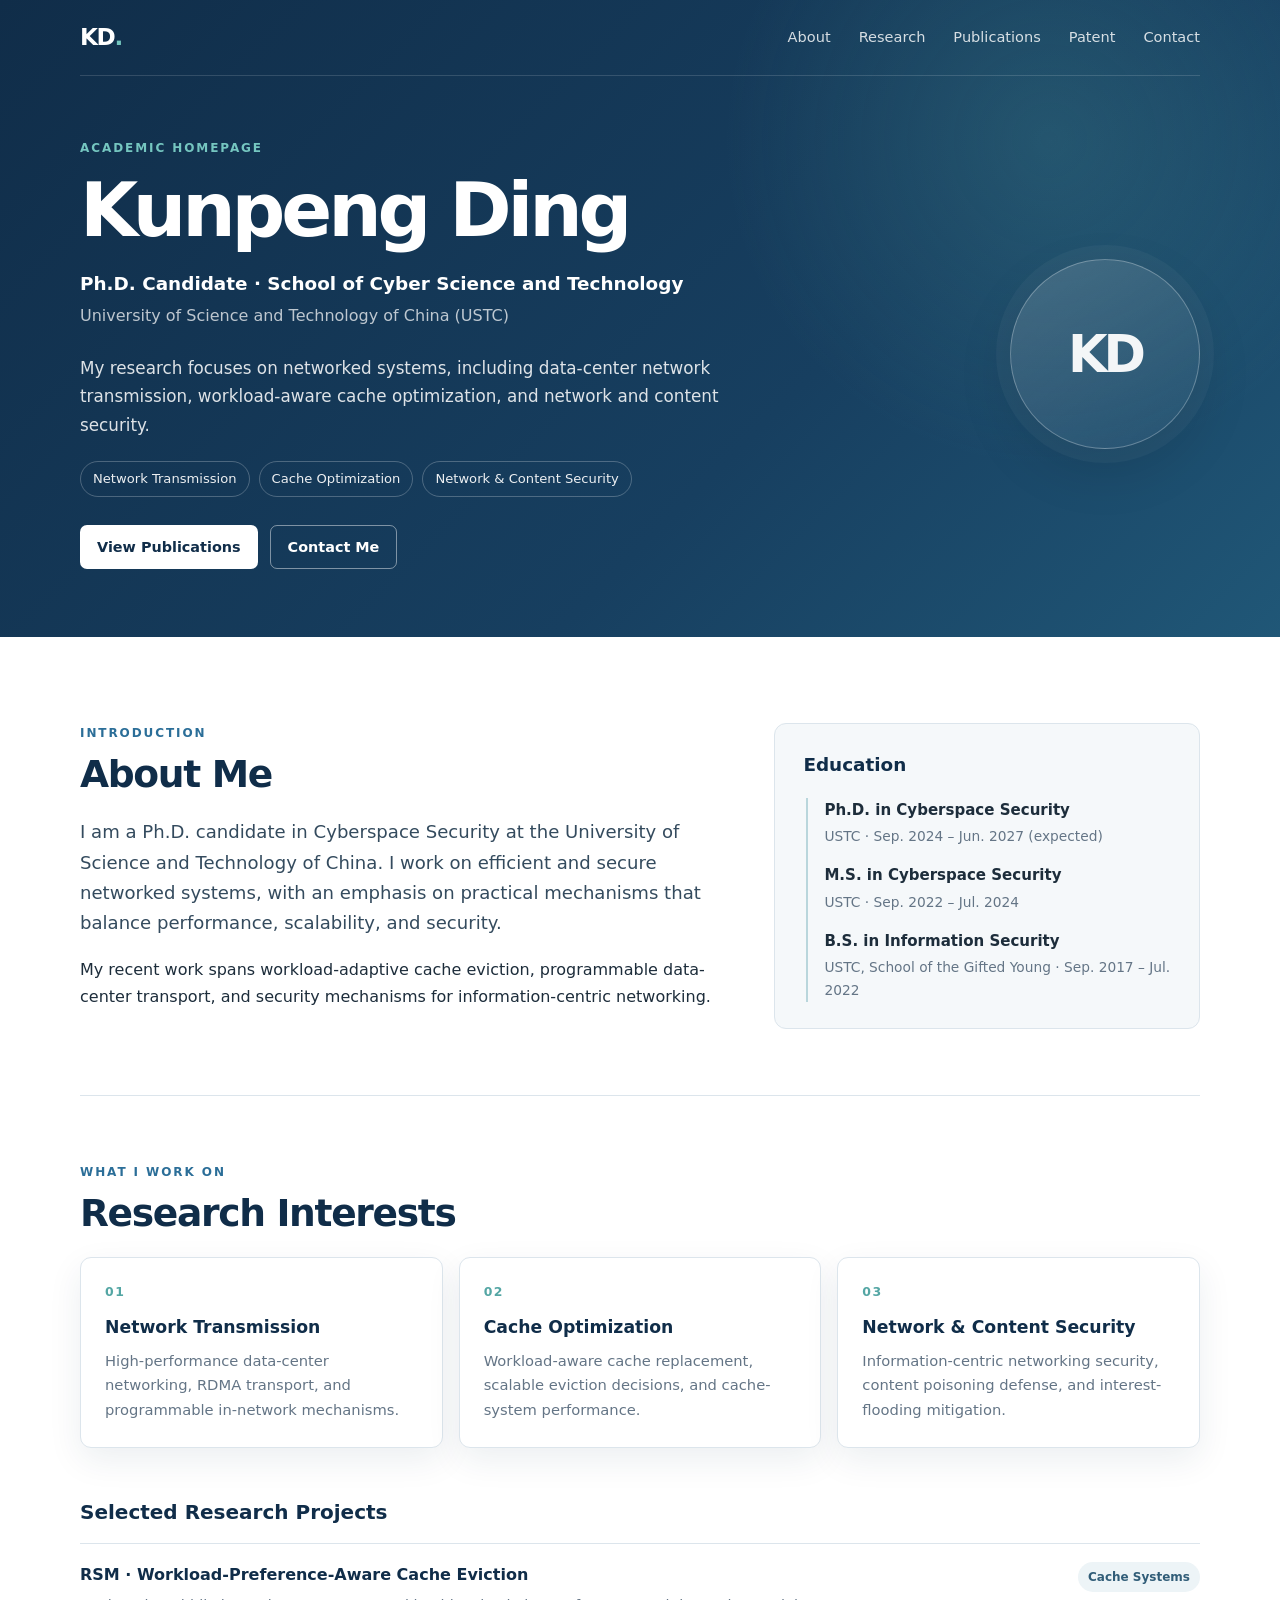
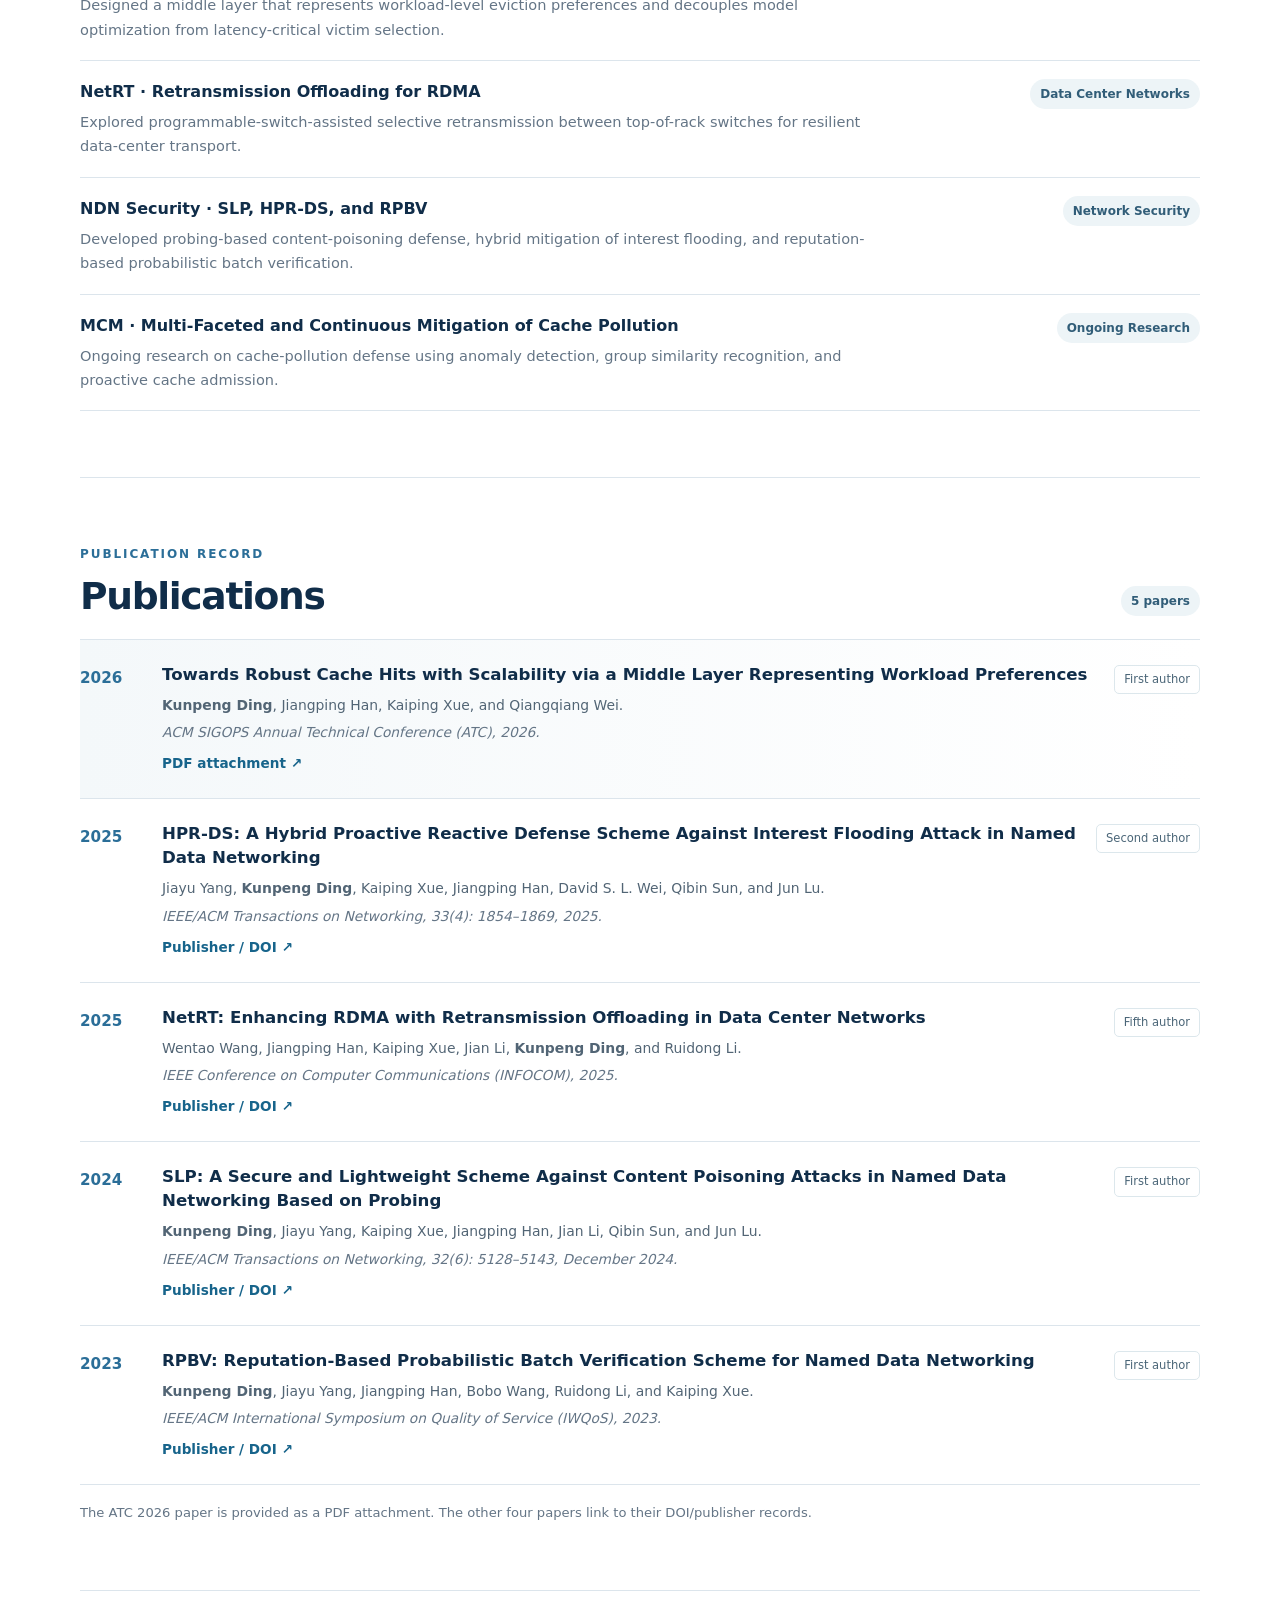
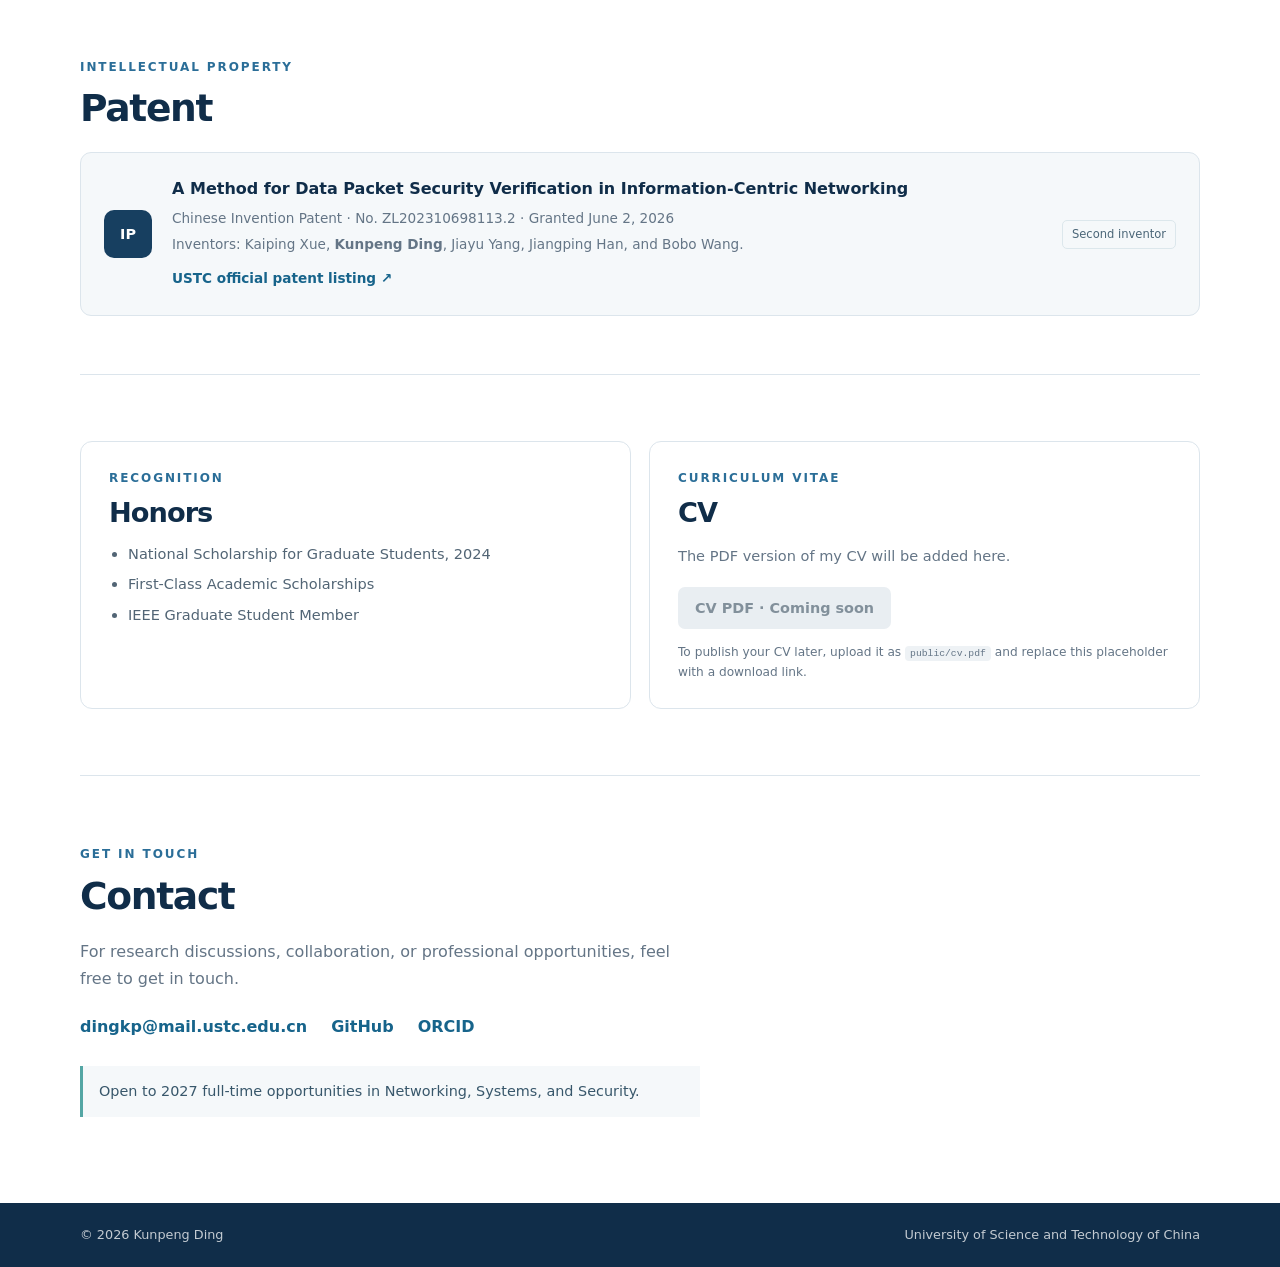
==== public/index.html @ 7e8a9924 "Add files via upload" ====
<!doctype html>
<html lang="en">
<head>
  <meta charset="utf-8">
  <meta name="viewport" content="width=device-width, initial-scale=1">
  <meta name="description" content="Kunpeng Ding — Ph.D. Candidate at the University of Science and Technology of China. Research in network transmission, cache optimization, and network and content security.">
  <meta name="theme-color" content="#102d49">
  <title>Kunpeng Ding | Academic Homepage</title>
  <link rel="icon" type="image/svg+xml" href="./assets/favicon.svg">
  <link rel="stylesheet" href="./style.css">
</head>
<body>
  <header class="site-header">
    <nav class="nav wrap" aria-label="Main navigation">
      <a class="brand" href="#top">KD<span>.</span></a>
      <div class="nav-links">
        <a href="#about">About</a>
        <a href="#research">Research</a>
        <a href="#publications">Publications</a>
        <a href="#patent">Patent</a>
        <a href="#contact">Contact</a>
      </div>
    </nav>

    <section class="hero wrap" id="top">
      <div class="hero-copy">
        <p class="eyebrow">ACADEMIC HOMEPAGE</p>
        <h1>Kunpeng Ding</h1>
        <p class="hero-role">Ph.D. Candidate · School of Cyber Science and Technology</p>
        <p class="hero-affiliation">University of Science and Technology of China (USTC)</p>
        <p class="hero-summary">
          My research focuses on networked systems, including data-center network
          transmission, workload-aware cache optimization, and network and content security.
        </p>
        <div class="hero-tags" aria-label="Research areas">
          <span>Network Transmission</span>
          <span>Cache Optimization</span>
          <span>Network &amp; Content Security</span>
        </div>
        <div class="hero-actions">
          <a class="button button-light" href="#publications">View Publications</a>
          <a class="button button-outline" href="mailto:dingkp@mail.ustc.edu.cn">Contact Me</a>
        </div>
      </div>
      <div class="hero-mark" aria-label="Kunpeng Ding initials">KD</div>
    </section>
  </header>

  <main class="wrap main-content">
    <section class="section about-grid" id="about">
      <div>
        <p class="section-kicker">INTRODUCTION</p>
        <h2>About Me</h2>
        <p class="lead">
          I am a Ph.D. candidate in Cyberspace Security at the University of Science and
          Technology of China. I work on efficient and secure networked systems, with an
          emphasis on practical mechanisms that balance performance, scalability, and security.
        </p>
        <p>
          My recent work spans workload-adaptive cache eviction, programmable data-center
          transport, and security mechanisms for information-centric networking.
        </p>
      </div>
      <aside class="info-card">
        <h3>Education</h3>
        <div class="timeline-item">
          <strong>Ph.D. in Cyberspace Security</strong>
          <span>USTC · Sep. 2024 – Jun. 2027 (expected)</span>
        </div>
        <div class="timeline-item">
          <strong>M.S. in Cyberspace Security</strong>
          <span>USTC · Sep. 2022 – Jul. 2024</span>
        </div>
        <div class="timeline-item">
          <strong>B.S. in Information Security</strong>
          <span>USTC, School of the Gifted Young · Sep. 2017 – Jul. 2022</span>
        </div>
      </aside>
    </section>

    <section class="section" id="research">
      <p class="section-kicker">WHAT I WORK ON</p>
      <h2>Research Interests</h2>
      <div class="interest-grid">
        <article class="interest-card">
          <div class="interest-number">01</div>
          <h3>Network Transmission</h3>
          <p>High-performance data-center networking, RDMA transport, and programmable in-network mechanisms.</p>
        </article>
        <article class="interest-card">
          <div class="interest-number">02</div>
          <h3>Cache Optimization</h3>
          <p>Workload-aware cache replacement, scalable eviction decisions, and cache-system performance.</p>
        </article>
        <article class="interest-card">
          <div class="interest-number">03</div>
          <h3>Network &amp; Content Security</h3>
          <p>Information-centric networking security, content poisoning defense, and interest-flooding mitigation.</p>
        </article>
      </div>

      <div class="subsection">
        <h3>Selected Research Projects</h3>
        <div class="project-list">
          <article class="project-item">
            <div>
              <h4>RSM · Workload-Preference-Aware Cache Eviction</h4>
              <p>Designed a middle layer that represents workload-level eviction preferences and decouples model optimization from latency-critical victim selection.</p>
            </div>
            <span class="project-tag">Cache Systems</span>
          </article>
          <article class="project-item">
            <div>
              <h4>NetRT · Retransmission Offloading for RDMA</h4>
              <p>Explored programmable-switch-assisted selective retransmission between top-of-rack switches for resilient data-center transport.</p>
            </div>
            <span class="project-tag">Data Center Networks</span>
          </article>
          <article class="project-item">
            <div>
              <h4>NDN Security · SLP, HPR-DS, and RPBV</h4>
              <p>Developed probing-based content-poisoning defense, hybrid mitigation of interest flooding, and reputation-based probabilistic batch verification.</p>
            </div>
            <span class="project-tag">Network Security</span>
          </article>
          <article class="project-item">
            <div>
              <h4>MCM · Multi-Faceted and Continuous Mitigation of Cache Pollution</h4>
              <p>Ongoing research on cache-pollution defense using anomaly detection, group similarity recognition, and proactive cache admission.</p>
            </div>
            <span class="project-tag">Ongoing Research</span>
          </article>
        </div>
      </div>
    </section>

    <section class="section" id="publications">
      <div class="section-heading">
        <div>
          <p class="section-kicker">PUBLICATION RECORD</p>
          <h2>Publications</h2>
        </div>
        <span class="count-pill">5 papers</span>
      </div>

      <div class="publication-list">
        <article class="publication featured">
          <div class="pub-year">2026</div>
          <div class="pub-body">
            <h3>Towards Robust Cache Hits with Scalability via a Middle Layer Representing Workload Preferences</h3>
            <p class="authors"><strong>Kunpeng Ding</strong>, Jiangping Han, Kaiping Xue, and Qiangqiang Wei.</p>
            <p class="venue">ACM SIGOPS Annual Technical Conference (ATC), 2026.</p>
            <div class="pub-links">
              <a class="text-link" href="./papers/ATC2026_RSM.pdf" target="_blank" rel="noopener">PDF attachment ↗</a>
            </div>
          </div>
          <span class="author-role">First author</span>
        </article>

        <article class="publication">
          <div class="pub-year">2025</div>
          <div class="pub-body">
            <h3>HPR-DS: A Hybrid Proactive Reactive Defense Scheme Against Interest Flooding Attack in Named Data Networking</h3>
            <p class="authors">Jiayu Yang, <strong>Kunpeng Ding</strong>, Kaiping Xue, Jiangping Han, David S. L. Wei, Qibin Sun, and Jun Lu.</p>
            <p class="venue">IEEE/ACM Transactions on Networking, 33(4): 1854–1869, 2025.</p>
            <div class="pub-links">
              <a class="text-link" href="https://doi.org/10.1109/TON.2025.3546547" target="_blank" rel="noopener">Publisher / DOI ↗</a>
            </div>
          </div>
          <span class="author-role">Second author</span>
        </article>

        <article class="publication">
          <div class="pub-year">2025</div>
          <div class="pub-body">
            <h3>NetRT: Enhancing RDMA with Retransmission Offloading in Data Center Networks</h3>
            <p class="authors">Wentao Wang, Jiangping Han, Kaiping Xue, Jian Li, <strong>Kunpeng Ding</strong>, and Ruidong Li.</p>
            <p class="venue">IEEE Conference on Computer Communications (INFOCOM), 2025.</p>
            <div class="pub-links">
              <a class="text-link" href="https://doi.org/10.1109/INFOCOM55648.2025.11044493" target="_blank" rel="noopener">Publisher / DOI ↗</a>
            </div>
          </div>
          <span class="author-role">Fifth author</span>
        </article>

        <article class="publication">
          <div class="pub-year">2024</div>
          <div class="pub-body">
            <h3>SLP: A Secure and Lightweight Scheme Against Content Poisoning Attacks in Named Data Networking Based on Probing</h3>
            <p class="authors"><strong>Kunpeng Ding</strong>, Jiayu Yang, Kaiping Xue, Jiangping Han, Jian Li, Qibin Sun, and Jun Lu.</p>
            <p class="venue">IEEE/ACM Transactions on Networking, 32(6): 5128–5143, December 2024.</p>
            <div class="pub-links">
              <a class="text-link" href="https://doi.org/10.1109/TNET.2024.3451231" target="_blank" rel="noopener">Publisher / DOI ↗</a>
            </div>
          </div>
          <span class="author-role">First author</span>
        </article>

        <article class="publication">
          <div class="pub-year">2023</div>
          <div class="pub-body">
            <h3>RPBV: Reputation-Based Probabilistic Batch Verification Scheme for Named Data Networking</h3>
            <p class="authors"><strong>Kunpeng Ding</strong>, Jiayu Yang, Jiangping Han, Bobo Wang, Ruidong Li, and Kaiping Xue.</p>
            <p class="venue">IEEE/ACM International Symposium on Quality of Service (IWQoS), 2023.</p>
            <div class="pub-links">
              <a class="text-link" href="https://doi.org/10.1109/IWQOS57198.2023.10188736" target="_blank" rel="noopener">Publisher / DOI ↗</a>
            </div>
          </div>
          <span class="author-role">First author</span>
        </article>
      </div>
      <p class="note">
        The ATC 2026 paper is provided as a PDF attachment. The other four papers link to their DOI/publisher records.
      </p>
    </section>

    <section class="section patent-section" id="patent">
      <p class="section-kicker">INTELLECTUAL PROPERTY</p>
      <h2>Patent</h2>
      <article class="patent-card">
        <div class="patent-icon">IP</div>
        <div class="patent-copy">
          <h3>A Method for Data Packet Security Verification in Information-Centric Networking</h3>
          <p>Chinese Invention Patent · No. ZL202310698113.2 · Granted June 2, 2026</p>
          <p class="authors">Inventors: Kaiping Xue, <strong>Kunpeng Ding</strong>, Jiayu Yang, Jiangping Han, and Bobo Wang.</p>
          <a class="text-link" href="https://faculty.ustc.edu.cn/kpxue/zh_CN/zdylm/986297/list/index.htm" target="_blank" rel="noopener">USTC official patent listing ↗</a>
        </div>
        <span class="author-role">Second inventor</span>
      </article>
    </section>

    <section class="section bottom-grid">
      <div class="info-card honors-card">
        <p class="section-kicker">RECOGNITION</p>
        <h2>Honors</h2>
        <ul class="simple-list">
          <li>National Scholarship for Graduate Students, 2024</li>
          <li>First-Class Academic Scholarships</li>
          <li>IEEE Graduate Student Member</li>
        </ul>
      </div>
      <div class="info-card cv-card">
        <p class="section-kicker">CURRICULUM VITAE</p>
        <h2>CV</h2>
        <p>The PDF version of my CV will be added here.</p>
        <span class="button button-disabled" aria-disabled="true">CV PDF · Coming soon</span>
        <p class="small-note">To publish your CV later, upload it as <code>public/cv.pdf</code> and replace this placeholder with a download link.</p>
      </div>
    </section>

    <section class="contact-section" id="contact">
      <p class="section-kicker">GET IN TOUCH</p>
      <h2>Contact</h2>
      <p>For research discussions, collaboration, or professional opportunities, feel free to get in touch.</p>
      <div class="contact-links">
        <a href="mailto:dingkp@mail.ustc.edu.cn">dingkp@mail.ustc.edu.cn</a>
        <a href="https://github.com/kpding" target="_blank" rel="noopener">GitHub</a>
        <a href="https://orcid.org/0000-0002-3073-4078" target="_blank" rel="noopener">ORCID</a>
      </div>
      <p class="opportunity">Open to 2027 full-time opportunities in Networking, Systems, and Security.</p>
    </section>
  </main>

  <footer class="footer">
    <div class="wrap footer-inner">
      <span>© 2026 Kunpeng Ding</span>
      <span>University of Science and Technology of China</span>
    </div>
  </footer>
</body>
</html>
---- public/style.css ----
/* Kunpeng Ding — academic homepage
   Responsive, dependency-free stylesheet for Cloudflare Pages / GitHub Pages. */
:root {
  --navy: #102d49;
  --navy-2: #173f60;
  --blue: #2b6e98;
  --teal: #54a6a4;
  --ink: #1d2d3b;
  --muted: #647586;
  --line: #dce5ec;
  --surface: #f5f8fa;
  --white: #fff;
  --shadow: 0 12px 34px rgba(16, 45, 73, .08);
}
* { box-sizing: border-box; }
html { scroll-behavior: smooth; }
body {
  margin: 0;
  color: var(--ink);
  background: var(--white);
  font-family: Inter, ui-sans-serif, system-ui, -apple-system, BlinkMacSystemFont, "Segoe UI", Arial, sans-serif;
  line-height: 1.68;
  -webkit-font-smoothing: antialiased;
}
a { color: inherit; }
.wrap { width: min(1120px, calc(100% - 48px)); margin: 0 auto; }
.site-header {
  color: var(--white);
  background:
    radial-gradient(circle at 82% 22%, rgba(84,166,164,.22), transparent 28%),
    linear-gradient(135deg, #102d49 0%, #173f60 62%, #205777 100%);
  overflow: hidden;
}
.nav {
  min-height: 76px;
  display: flex;
  align-items: center;
  justify-content: space-between;
  border-bottom: 1px solid rgba(255,255,255,.14);
}
.brand {
  color: white;
  text-decoration: none;
  font-size: 1.45rem;
  font-weight: 800;
  letter-spacing: -.06em;
}
.brand span { color: #72c4bd; }
.nav-links { display: flex; gap: 28px; }
.nav-links a {
  color: rgba(255,255,255,.82);
  text-decoration: none;
  font-size: .91rem;
  transition: color .2s ease;
}
.nav-links a:hover { color: #fff; }
.hero {
  min-height: 425px;
  display: flex;
  align-items: center;
  justify-content: space-between;
  gap: 40px;
  padding-top: 62px;
  padding-bottom: 68px;
}
.hero-copy { max-width: 790px; }
.eyebrow, .section-kicker {
  margin: 0 0 12px;
  color: #75c6c0;
  font-size: .75rem;
  font-weight: 800;
  letter-spacing: .16em;
}
.hero h1 {
  margin: 0;
  font-size: clamp(2.7rem, 6vw, 4.7rem);
  line-height: 1.08;
  letter-spacing: -.055em;
}
.hero-role { margin: 18px 0 0; font-size: 1.15rem; font-weight: 650; }
.hero-affiliation { margin: 3px 0 0; color: rgba(255,255,255,.72); }
.hero-summary { max-width: 690px; margin: 24px 0 0; color: rgba(255,255,255,.86); font-size: 1.05rem; }
.hero-tags { display: flex; flex-wrap: wrap; gap: 9px; margin-top: 22px; }
.hero-tags span {
  padding: 6px 12px;
  border: 1px solid rgba(255,255,255,.24);
  border-radius: 999px;
  color: rgba(255,255,255,.92);
  font-size: .82rem;
}
.hero-actions { display: flex; gap: 12px; margin-top: 28px; }
.button {
  display: inline-flex;
  min-height: 42px;
  align-items: center;
  justify-content: center;
  padding: 9px 17px;
  border-radius: 7px;
  font-size: .9rem;
  font-weight: 700;
  text-decoration: none;
}
.button-light { color: var(--navy); background: #fff; }
.button-outline { color: #fff; border: 1px solid rgba(255,255,255,.45); }
.button-disabled { color: #82909b; background: #e9eef2; cursor: not-allowed; }
.hero-mark {
  flex: 0 0 190px;
  width: 190px;
  height: 190px;
  display: grid;
  place-items: center;
  border: 1px solid rgba(255,255,255,.28);
  border-radius: 50%;
  color: rgba(255,255,255,.94);
  background: linear-gradient(145deg, rgba(255,255,255,.16), rgba(255,255,255,.04));
  box-shadow: 0 0 0 14px rgba(255,255,255,.035), 0 20px 55px rgba(0,0,0,.12);
  font-size: 3.2rem;
  font-weight: 750;
  letter-spacing: -.08em;
}
.main-content { padding-top: 20px; }
.section { padding: 66px 0; border-bottom: 1px solid var(--line); }
.section h2, .contact-section h2 {
  margin: 0 0 20px;
  color: var(--navy);
  font-size: clamp(1.8rem, 3vw, 2.35rem);
  line-height: 1.2;
  letter-spacing: -.035em;
}
.section-kicker { color: var(--blue); margin-bottom: 9px; }
.about-grid { display: grid; grid-template-columns: 1.35fr .9fr; gap: 56px; align-items: start; }
.lead { color: #344b5e; font-size: 1.13rem; }
.about-grid p:not(.section-kicker) { max-width: 700px; }
.info-card {
  padding: 26px 28px;
  border: 1px solid var(--line);
  border-radius: 12px;
  background: var(--surface);
}
.info-card h3 { margin: 0 0 17px; color: var(--navy); font-size: 1.15rem; }
.timeline-item { display: flex; flex-direction: column; gap: 2px; padding: 0 0 15px 16px; margin-left: 3px; border-left: 2px solid #b9d6dc; }
.timeline-item:last-child { padding-bottom: 0; }
.timeline-item strong { font-size: .94rem; }
.timeline-item span { color: var(--muted); font-size: .86rem; }
.interest-grid { display: grid; grid-template-columns: repeat(3, 1fr); gap: 16px; }
.interest-card {
  padding: 24px;
  border: 1px solid var(--line);
  border-radius: 11px;
  background: #fff;
  box-shadow: var(--shadow);
}
.interest-number { color: var(--teal); font-size: .78rem; font-weight: 800; letter-spacing: .12em; }
.interest-card h3 { margin: 10px 0 7px; color: var(--navy); font-size: 1.08rem; }
.interest-card p { margin: 0; color: var(--muted); font-size: .92rem; }
.subsection { margin-top: 48px; }
.subsection > h3 { color: var(--navy); font-size: 1.25rem; margin: 0 0 14px; }
.project-list { border-top: 1px solid var(--line); }
.project-item {
  display: flex;
  justify-content: space-between;
  align-items: flex-start;
  gap: 20px;
  padding: 18px 0;
  border-bottom: 1px solid var(--line);
}
.project-item h4 { margin: 0 0 4px; color: var(--navy); font-size: 1rem; }
.project-item p { margin: 0; max-width: 800px; color: var(--muted); font-size: .91rem; }
.project-tag, .count-pill {
  flex: 0 0 auto;
  padding: 5px 10px;
  border-radius: 999px;
  color: #315d78;
  background: #edf4f7;
  font-size: .75rem;
  font-weight: 700;
}
.section-heading { display: flex; align-items: end; justify-content: space-between; gap: 20px; }
.count-pill { margin-bottom: 23px; }
.publication-list { border-top: 1px solid var(--line); }
.publication {
  display: grid;
  grid-template-columns: 62px minmax(0, 1fr) auto;
  gap: 20px;
  align-items: start;
  padding: 23px 0;
  border-bottom: 1px solid var(--line);
}
.publication.featured { background: linear-gradient(90deg, #f4f8fa, transparent); }
.pub-year { padding-top: 3px; color: var(--blue); font-weight: 800; font-size: .95rem; }
.pub-body h3 { margin: 0 0 7px; color: var(--navy); font-size: 1.04rem; line-height: 1.45; }
.authors { margin: 0; color: #526575; font-size: .87rem; }
.venue { margin: 4px 0 8px; color: var(--muted); font-size: .86rem; font-style: italic; }
.author-role {
  margin-top: 2px;
  padding: 4px 9px;
  border: 1px solid #dce7ec;
  border-radius: 5px;
  color: #4b6678;
  font-size: .72rem;
  white-space: nowrap;
}
.pub-links { display: flex; gap: 16px; }
.text-link { color: #17648b; font-size: .85rem; font-weight: 750; text-decoration: none; }
.text-link:hover { text-decoration: underline; }
.note, .small-note { color: var(--muted); font-size: .82rem; }
.note { margin: 17px 0 0; }
.patent-section { padding-bottom: 58px; }
.patent-card {
  display: flex;
  align-items: center;
  gap: 20px;
  padding: 23px;
  border: 1px solid var(--line);
  border-radius: 11px;
  background: var(--surface);
}
.patent-icon {
  flex: 0 0 48px;
  width: 48px;
  height: 48px;
  display: grid;
  place-items: center;
  border-radius: 10px;
  color: #fff;
  background: var(--navy-2);
  font-size: .9rem;
  font-weight: 800;
}
.patent-copy { flex: 1; }
.patent-copy h3 { margin: 0 0 5px; color: var(--navy); font-size: 1rem; }
.patent-copy p { margin: 3px 0; color: var(--muted); font-size: .85rem; }
.patent-copy .text-link { display: inline-block; margin-top: 8px; }
.bottom-grid { display: grid; grid-template-columns: 1fr 1fr; gap: 18px; }
.bottom-grid .info-card h2 { font-size: 1.7rem; margin-bottom: 12px; }
.honors-card, .cv-card { background: #fff; }
.simple-list { margin: 0; padding-left: 19px; color: #526575; font-size: .91rem; }
.simple-list li + li { margin-top: 6px; }
.cv-card > p:not(.section-kicker) { color: var(--muted); font-size: .91rem; }
.cv-card .button { margin-top: 4px; }
.small-note { margin-bottom: 0; font-size: .76rem !important; }
.contact-section { padding: 68px 0 72px; }
.contact-section > p:not(.section-kicker) { max-width: 620px; color: var(--muted); }
.contact-links { display: flex; flex-wrap: wrap; gap: 12px 24px; margin-top: 22px; }
.contact-links a { color: #17648b; font-weight: 700; text-decoration: none; }
.contact-links a:hover { text-decoration: underline; }
.opportunity { margin-top: 25px; padding: 13px 16px; border-left: 3px solid var(--teal); background: var(--surface); color: #38576b !important; font-size: .9rem; }
.footer { color: rgba(255,255,255,.75); background: var(--navy); font-size: .8rem; }
.footer-inner { min-height: 64px; display: flex; align-items: center; justify-content: space-between; gap: 16px; }
code { padding: 2px 5px; border-radius: 4px; background: #eef2f5; font-size: .8em; }
@media (max-width: 760px) {
  .wrap { width: min(100% - 32px, 600px); }
  .nav { min-height: 66px; }
  .nav-links { gap: 12px; }
  .nav-links a { font-size: .77rem; }
  .hero { min-height: auto; padding: 54px 0; }
  .hero-mark { display: none; }
  .about-grid, .interest-grid, .bottom-grid { grid-template-columns: 1fr; }
  .about-grid { gap: 25px; }
  .section { padding: 48px 0; }
  .publication { grid-template-columns: 48px minmax(0, 1fr); gap: 12px; }
  .author-role { grid-column: 2; justify-self: start; margin-top: -5px; }
  .patent-card { align-items: flex-start; flex-wrap: wrap; }
  .patent-card .author-role { margin-left: 68px; }
}
@media (max-width: 460px) {
  .nav-links { gap: 9px; }
  .nav-links a { font-size: .7rem; }
  .hero h1 { font-size: 2.65rem; }
  .hero-actions { flex-wrap: wrap; }
  .project-item { flex-direction: column; gap: 8px; }
  .footer-inner { padding: 15px 0; flex-direction: column; align-items: flex-start; }
}
@media (prefers-reduced-motion: reduce) {
  html { scroll-behavior: auto; }
  * { transition: none !important; }
}
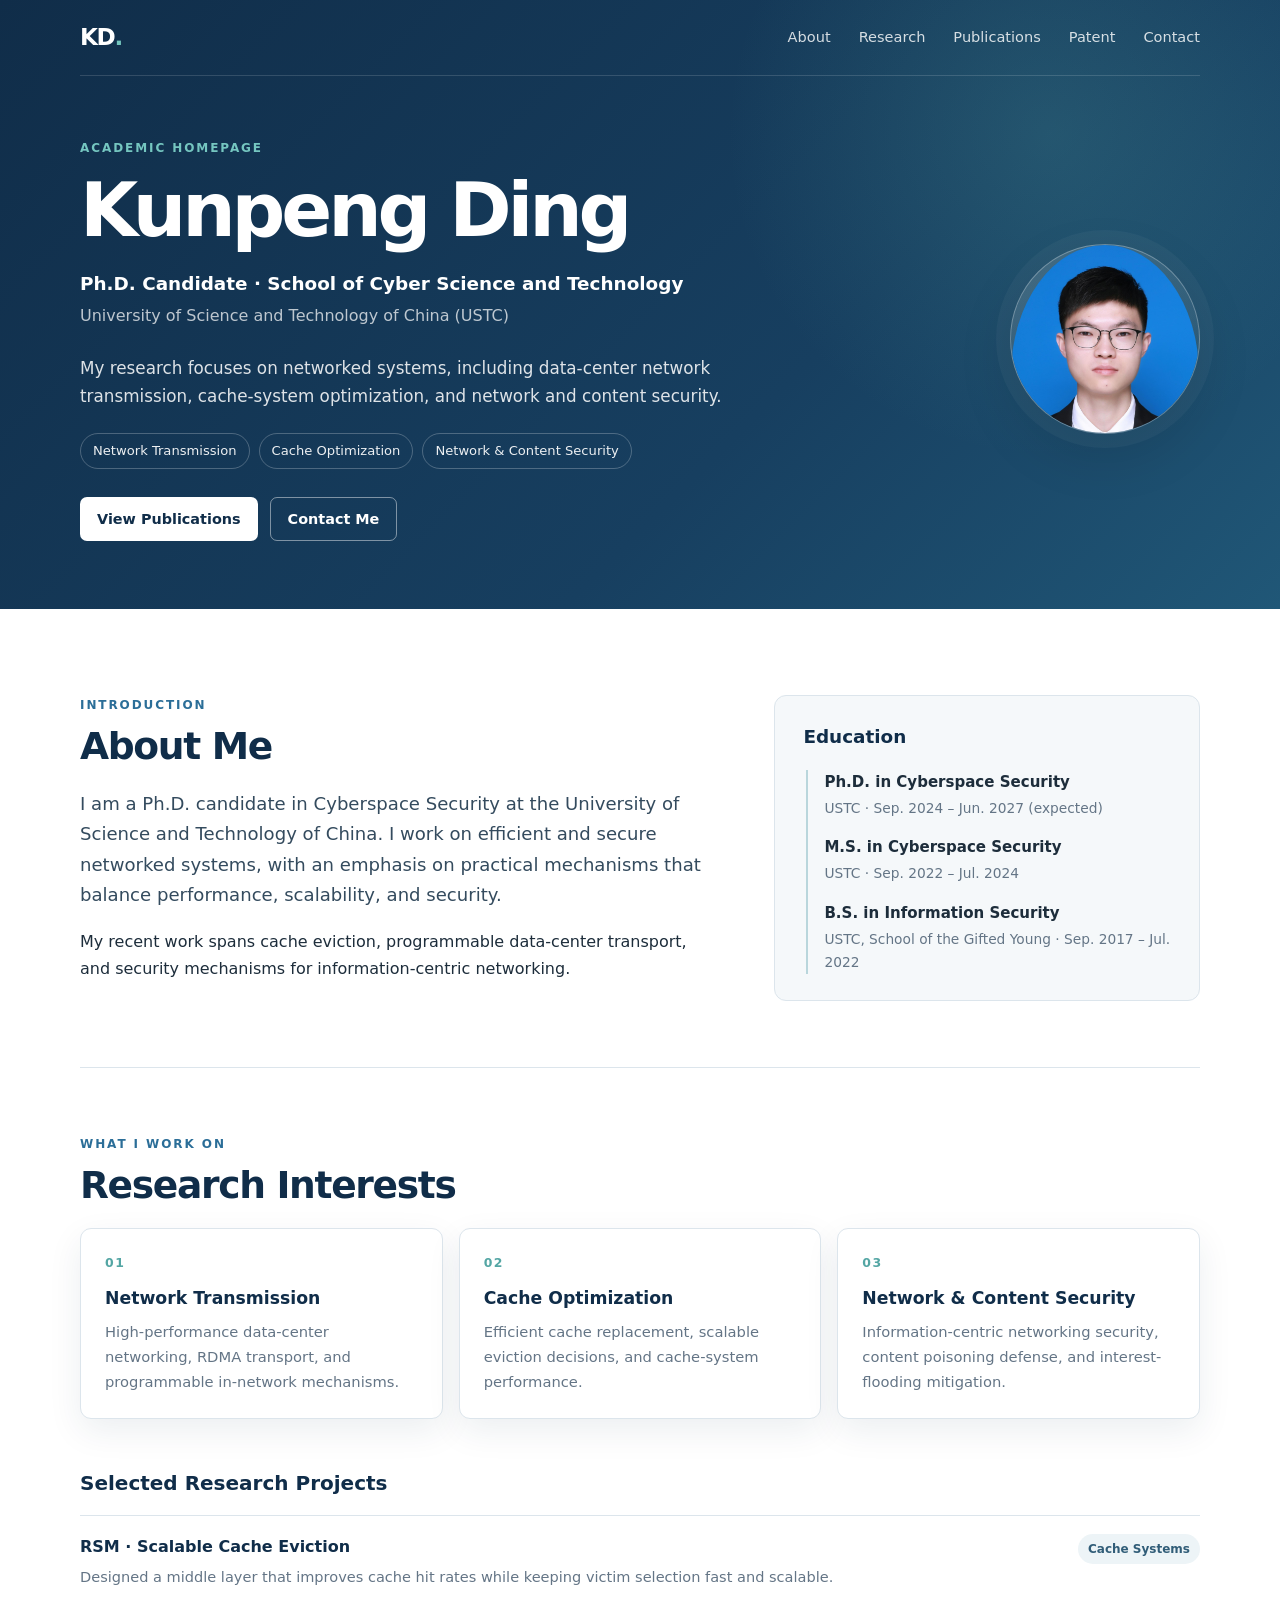
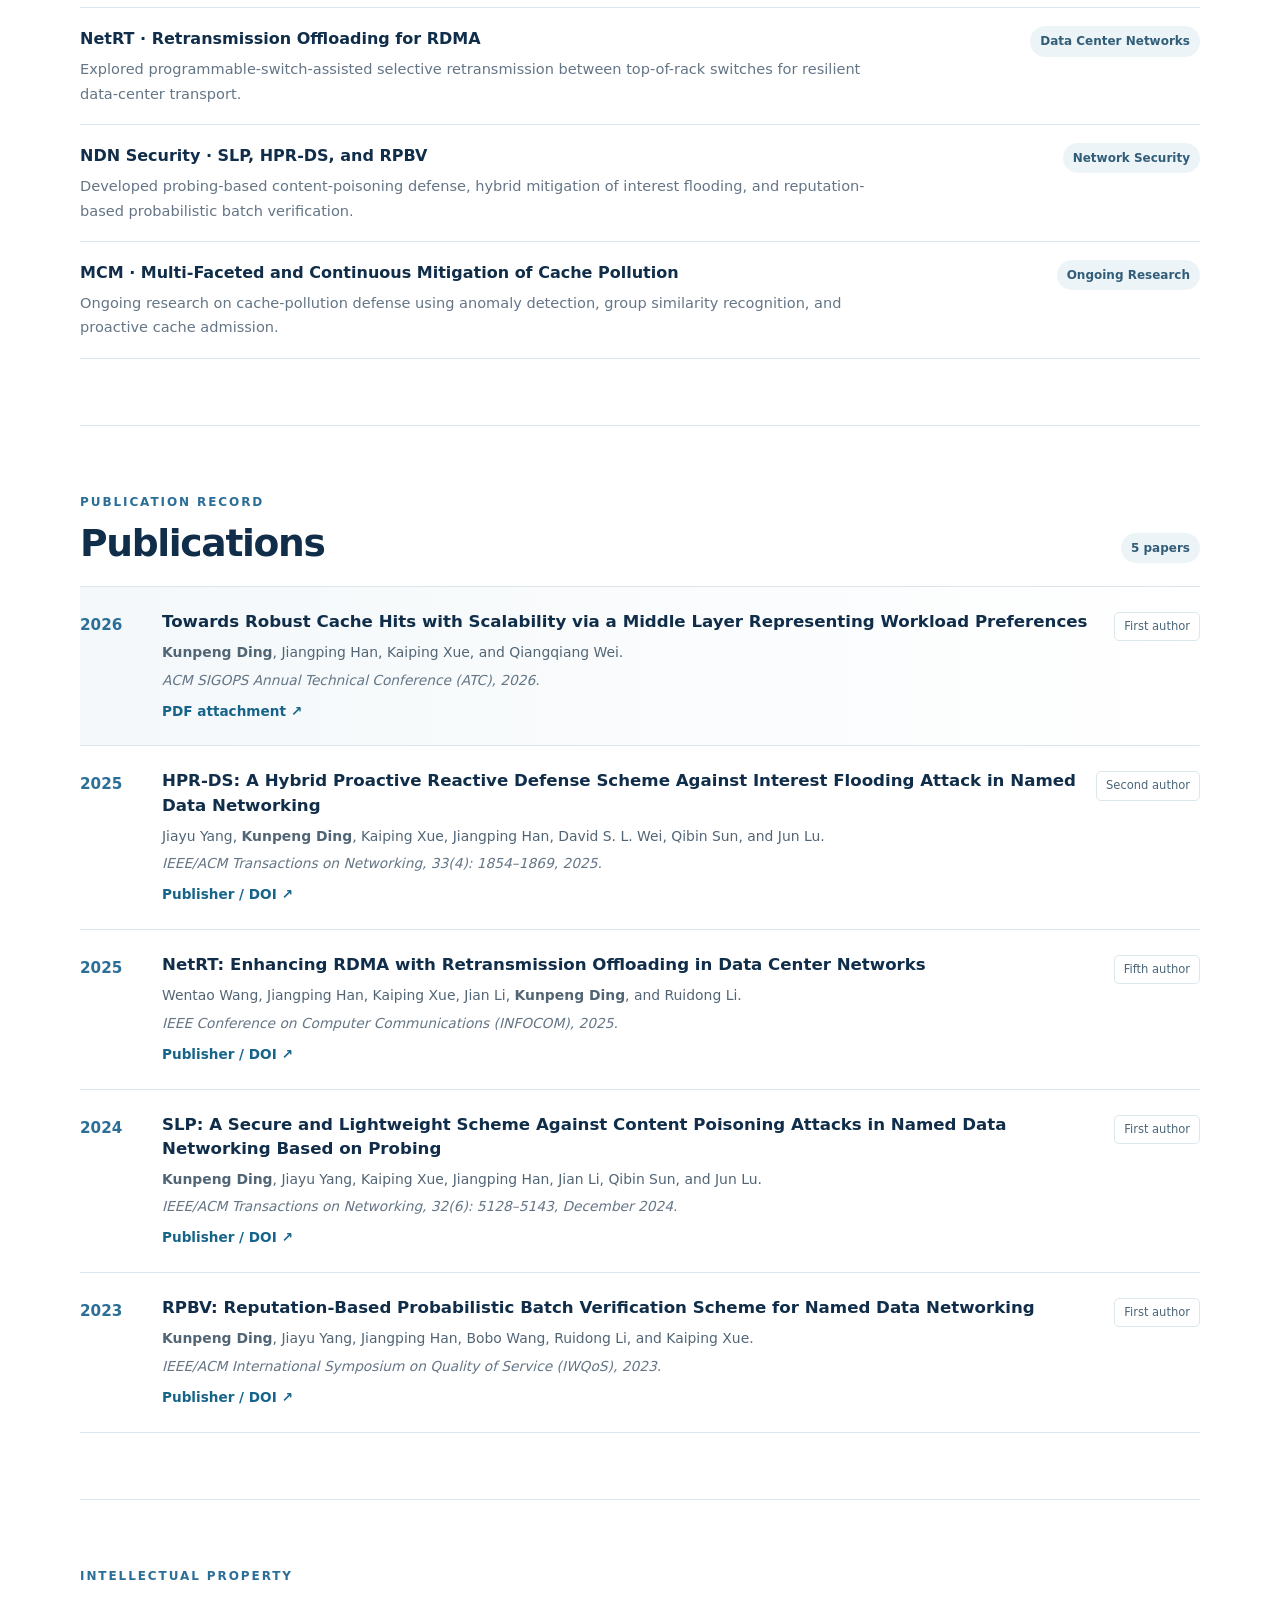
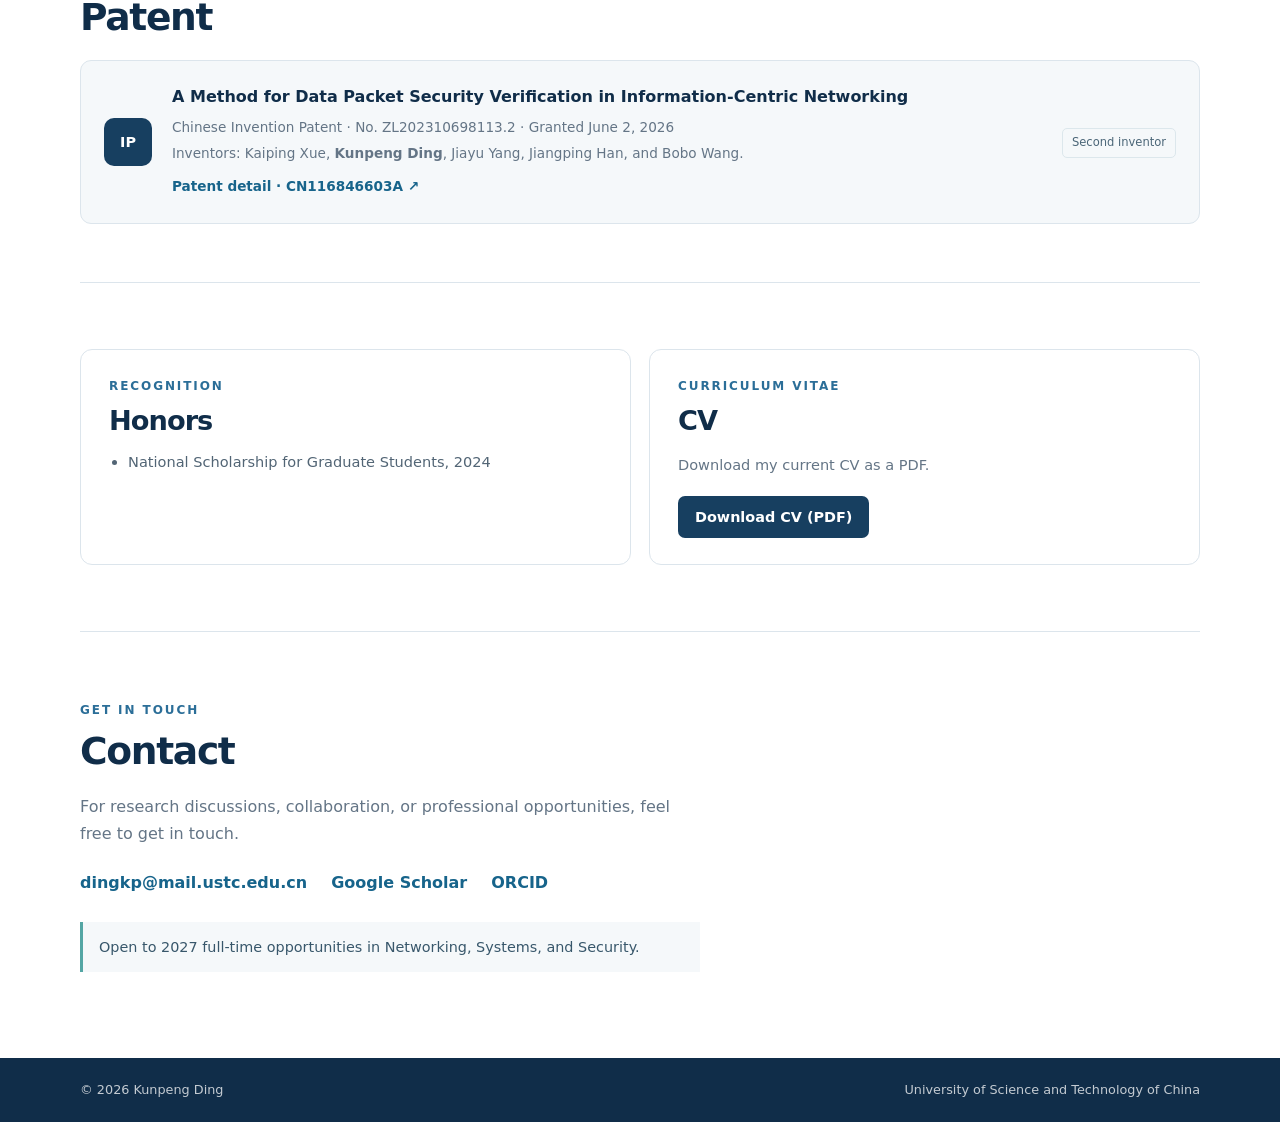
==== commit 79e189d5: "Update academic homepage profile and links" ====
--- a/public/index.html
+++ b/public/index.html
@@ -1,271 +1,267 @@
-<!doctype html>
-<html lang="en">
-<head>
-  <meta charset="utf-8">
-  <meta name="viewport" content="width=device-width, initial-scale=1">
-  <meta name="description" content="Kunpeng Ding — Ph.D. Candidate at the University of Science and Technology of China. Research in network transmission, cache optimization, and network and content security.">
-  <meta name="theme-color" content="#102d49">
-  <title>Kunpeng Ding | Academic Homepage</title>
-  <link rel="icon" type="image/svg+xml" href="./assets/favicon.svg">
-  <link rel="stylesheet" href="./style.css">
-</head>
-<body>
-  <header class="site-header">
-    <nav class="nav wrap" aria-label="Main navigation">
-      <a class="brand" href="#top">KD<span>.</span></a>
-      <div class="nav-links">
-        <a href="#about">About</a>
-        <a href="#research">Research</a>
-        <a href="#publications">Publications</a>
-        <a href="#patent">Patent</a>
-        <a href="#contact">Contact</a>
-      </div>
-    </nav>
-
-    <section class="hero wrap" id="top">
-      <div class="hero-copy">
-        <p class="eyebrow">ACADEMIC HOMEPAGE</p>
-        <h1>Kunpeng Ding</h1>
-        <p class="hero-role">Ph.D. Candidate · School of Cyber Science and Technology</p>
-        <p class="hero-affiliation">University of Science and Technology of China (USTC)</p>
-        <p class="hero-summary">
-          My research focuses on networked systems, including data-center network
-          transmission, workload-aware cache optimization, and network and content security.
-        </p>
-        <div class="hero-tags" aria-label="Research areas">
-          <span>Network Transmission</span>
-          <span>Cache Optimization</span>
-          <span>Network &amp; Content Security</span>
-        </div>
-        <div class="hero-actions">
-          <a class="button button-light" href="#publications">View Publications</a>
-          <a class="button button-outline" href="mailto:dingkp@mail.ustc.edu.cn">Contact Me</a>
-        </div>
-      </div>
-      <div class="hero-mark" aria-label="Kunpeng Ding initials">KD</div>
-    </section>
-  </header>
-
-  <main class="wrap main-content">
-    <section class="section about-grid" id="about">
-      <div>
-        <p class="section-kicker">INTRODUCTION</p>
-        <h2>About Me</h2>
-        <p class="lead">
-          I am a Ph.D. candidate in Cyberspace Security at the University of Science and
-          Technology of China. I work on efficient and secure networked systems, with an
-          emphasis on practical mechanisms that balance performance, scalability, and security.
-        </p>
-        <p>
-          My recent work spans workload-adaptive cache eviction, programmable data-center
-          transport, and security mechanisms for information-centric networking.
-        </p>
-      </div>
-      <aside class="info-card">
-        <h3>Education</h3>
-        <div class="timeline-item">
-          <strong>Ph.D. in Cyberspace Security</strong>
-          <span>USTC · Sep. 2024 – Jun. 2027 (expected)</span>
-        </div>
-        <div class="timeline-item">
-          <strong>M.S. in Cyberspace Security</strong>
-          <span>USTC · Sep. 2022 – Jul. 2024</span>
-        </div>
-        <div class="timeline-item">
-          <strong>B.S. in Information Security</strong>
-          <span>USTC, School of the Gifted Young · Sep. 2017 – Jul. 2022</span>
-        </div>
-      </aside>
-    </section>
-
-    <section class="section" id="research">
-      <p class="section-kicker">WHAT I WORK ON</p>
-      <h2>Research Interests</h2>
-      <div class="interest-grid">
-        <article class="interest-card">
-          <div class="interest-number">01</div>
-          <h3>Network Transmission</h3>
-          <p>High-performance data-center networking, RDMA transport, and programmable in-network mechanisms.</p>
-        </article>
-        <article class="interest-card">
-          <div class="interest-number">02</div>
-          <h3>Cache Optimization</h3>
-          <p>Workload-aware cache replacement, scalable eviction decisions, and cache-system performance.</p>
-        </article>
-        <article class="interest-card">
-          <div class="interest-number">03</div>
-          <h3>Network &amp; Content Security</h3>
-          <p>Information-centric networking security, content poisoning defense, and interest-flooding mitigation.</p>
-        </article>
-      </div>
-
-      <div class="subsection">
-        <h3>Selected Research Projects</h3>
-        <div class="project-list">
-          <article class="project-item">
-            <div>
-              <h4>RSM · Workload-Preference-Aware Cache Eviction</h4>
-              <p>Designed a middle layer that represents workload-level eviction preferences and decouples model optimization from latency-critical victim selection.</p>
-            </div>
-            <span class="project-tag">Cache Systems</span>
-          </article>
-          <article class="project-item">
-            <div>
-              <h4>NetRT · Retransmission Offloading for RDMA</h4>
-              <p>Explored programmable-switch-assisted selective retransmission between top-of-rack switches for resilient data-center transport.</p>
-            </div>
-            <span class="project-tag">Data Center Networks</span>
-          </article>
-          <article class="project-item">
-            <div>
-              <h4>NDN Security · SLP, HPR-DS, and RPBV</h4>
-              <p>Developed probing-based content-poisoning defense, hybrid mitigation of interest flooding, and reputation-based probabilistic batch verification.</p>
-            </div>
-            <span class="project-tag">Network Security</span>
-          </article>
-          <article class="project-item">
-            <div>
-              <h4>MCM · Multi-Faceted and Continuous Mitigation of Cache Pollution</h4>
-              <p>Ongoing research on cache-pollution defense using anomaly detection, group similarity recognition, and proactive cache admission.</p>
-            </div>
-            <span class="project-tag">Ongoing Research</span>
-          </article>
-        </div>
-      </div>
-    </section>
-
-    <section class="section" id="publications">
-      <div class="section-heading">
-        <div>
-          <p class="section-kicker">PUBLICATION RECORD</p>
-          <h2>Publications</h2>
-        </div>
-        <span class="count-pill">5 papers</span>
-      </div>
-
-      <div class="publication-list">
-        <article class="publication featured">
-          <div class="pub-year">2026</div>
-          <div class="pub-body">
-            <h3>Towards Robust Cache Hits with Scalability via a Middle Layer Representing Workload Preferences</h3>
-            <p class="authors"><strong>Kunpeng Ding</strong>, Jiangping Han, Kaiping Xue, and Qiangqiang Wei.</p>
-            <p class="venue">ACM SIGOPS Annual Technical Conference (ATC), 2026.</p>
-            <div class="pub-links">
-              <a class="text-link" href="./papers/ATC2026_RSM.pdf" target="_blank" rel="noopener">PDF attachment ↗</a>
-            </div>
-          </div>
-          <span class="author-role">First author</span>
-        </article>
-
-        <article class="publication">
-          <div class="pub-year">2025</div>
-          <div class="pub-body">
-            <h3>HPR-DS: A Hybrid Proactive Reactive Defense Scheme Against Interest Flooding Attack in Named Data Networking</h3>
-            <p class="authors">Jiayu Yang, <strong>Kunpeng Ding</strong>, Kaiping Xue, Jiangping Han, David S. L. Wei, Qibin Sun, and Jun Lu.</p>
-            <p class="venue">IEEE/ACM Transactions on Networking, 33(4): 1854–1869, 2025.</p>
-            <div class="pub-links">
-              <a class="text-link" href="https://doi.org/10.1109/TON.2025.3546547" target="_blank" rel="noopener">Publisher / DOI ↗</a>
-            </div>
-          </div>
-          <span class="author-role">Second author</span>
-        </article>
-
-        <article class="publication">
-          <div class="pub-year">2025</div>
-          <div class="pub-body">
-            <h3>NetRT: Enhancing RDMA with Retransmission Offloading in Data Center Networks</h3>
-            <p class="authors">Wentao Wang, Jiangping Han, Kaiping Xue, Jian Li, <strong>Kunpeng Ding</strong>, and Ruidong Li.</p>
-            <p class="venue">IEEE Conference on Computer Communications (INFOCOM), 2025.</p>
-            <div class="pub-links">
-              <a class="text-link" href="https://doi.org/10.1109/INFOCOM55648.2025.11044493" target="_blank" rel="noopener">Publisher / DOI ↗</a>
-            </div>
-          </div>
-          <span class="author-role">Fifth author</span>
-        </article>
-
-        <article class="publication">
-          <div class="pub-year">2024</div>
-          <div class="pub-body">
-            <h3>SLP: A Secure and Lightweight Scheme Against Content Poisoning Attacks in Named Data Networking Based on Probing</h3>
-            <p class="authors"><strong>Kunpeng Ding</strong>, Jiayu Yang, Kaiping Xue, Jiangping Han, Jian Li, Qibin Sun, and Jun Lu.</p>
-            <p class="venue">IEEE/ACM Transactions on Networking, 32(6): 5128–5143, December 2024.</p>
-            <div class="pub-links">
-              <a class="text-link" href="https://doi.org/10.1109/TNET.2024.3451231" target="_blank" rel="noopener">Publisher / DOI ↗</a>
-            </div>
-          </div>
-          <span class="author-role">First author</span>
-        </article>
-
-        <article class="publication">
-          <div class="pub-year">2023</div>
-          <div class="pub-body">
-            <h3>RPBV: Reputation-Based Probabilistic Batch Verification Scheme for Named Data Networking</h3>
-            <p class="authors"><strong>Kunpeng Ding</strong>, Jiayu Yang, Jiangping Han, Bobo Wang, Ruidong Li, and Kaiping Xue.</p>
-            <p class="venue">IEEE/ACM International Symposium on Quality of Service (IWQoS), 2023.</p>
-            <div class="pub-links">
-              <a class="text-link" href="https://doi.org/10.1109/IWQOS57198.2023.10188736" target="_blank" rel="noopener">Publisher / DOI ↗</a>
-            </div>
-          </div>
-          <span class="author-role">First author</span>
-        </article>
-      </div>
-      <p class="note">
-        The ATC 2026 paper is provided as a PDF attachment. The other four papers link to their DOI/publisher records.
-      </p>
-    </section>
-
-    <section class="section patent-section" id="patent">
-      <p class="section-kicker">INTELLECTUAL PROPERTY</p>
-      <h2>Patent</h2>
-      <article class="patent-card">
-        <div class="patent-icon">IP</div>
-        <div class="patent-copy">
-          <h3>A Method for Data Packet Security Verification in Information-Centric Networking</h3>
-          <p>Chinese Invention Patent · No. ZL202310698113.2 · Granted June 2, 2026</p>
-          <p class="authors">Inventors: Kaiping Xue, <strong>Kunpeng Ding</strong>, Jiayu Yang, Jiangping Han, and Bobo Wang.</p>
-          <a class="text-link" href="https://faculty.ustc.edu.cn/kpxue/zh_CN/zdylm/986297/list/index.htm" target="_blank" rel="noopener">USTC official patent listing ↗</a>
-        </div>
-        <span class="author-role">Second inventor</span>
-      </article>
-    </section>
-
-    <section class="section bottom-grid">
-      <div class="info-card honors-card">
-        <p class="section-kicker">RECOGNITION</p>
-        <h2>Honors</h2>
-        <ul class="simple-list">
-          <li>National Scholarship for Graduate Students, 2024</li>
-          <li>First-Class Academic Scholarships</li>
-          <li>IEEE Graduate Student Member</li>
-        </ul>
-      </div>
-      <div class="info-card cv-card">
-        <p class="section-kicker">CURRICULUM VITAE</p>
-        <h2>CV</h2>
-        <p>The PDF version of my CV will be added here.</p>
-        <span class="button button-disabled" aria-disabled="true">CV PDF · Coming soon</span>
-        <p class="small-note">To publish your CV later, upload it as <code>public/cv.pdf</code> and replace this placeholder with a download link.</p>
-      </div>
-    </section>
-
-    <section class="contact-section" id="contact">
-      <p class="section-kicker">GET IN TOUCH</p>
-      <h2>Contact</h2>
-      <p>For research discussions, collaboration, or professional opportunities, feel free to get in touch.</p>
-      <div class="contact-links">
-        <a href="mailto:dingkp@mail.ustc.edu.cn">dingkp@mail.ustc.edu.cn</a>
-        <a href="https://github.com/kpding" target="_blank" rel="noopener">GitHub</a>
-        <a href="https://orcid.org/0000-0002-3073-4078" target="_blank" rel="noopener">ORCID</a>
-      </div>
-      <p class="opportunity">Open to 2027 full-time opportunities in Networking, Systems, and Security.</p>
-    </section>
-  </main>
-
-  <footer class="footer">
-    <div class="wrap footer-inner">
-      <span>© 2026 Kunpeng Ding</span>
-      <span>University of Science and Technology of China</span>
-    </div>
-  </footer>
-</body>
-</html>
+<!doctype html>
+<html lang="en">
+<head>
+  <meta charset="utf-8">
+  <meta name="viewport" content="width=device-width, initial-scale=1">
+  <meta name="description" content="Kunpeng Ding — Ph.D. Candidate at the University of Science and Technology of China. Research in network transmission, cache-system optimization, and network and content security.">
+  <meta name="theme-color" content="#102d49">
+  <title>Kunpeng Ding | Academic Homepage</title>
+  <link rel="icon" type="image/svg+xml" href="./assets/favicon.svg">
+  <link rel="stylesheet" href="./style.css">
+</head>
+<body>
+  <header class="site-header">
+    <nav class="nav wrap" aria-label="Main navigation">
+      <a class="brand" href="#top">KD<span>.</span></a>
+      <div class="nav-links">
+        <a href="#about">About</a>
+        <a href="#research">Research</a>
+        <a href="#publications">Publications</a>
+        <a href="#patent">Patent</a>
+        <a href="#contact">Contact</a>
+      </div>
+    </nav>
+
+    <section class="hero wrap" id="top">
+      <div class="hero-copy">
+        <p class="eyebrow">ACADEMIC HOMEPAGE</p>
+        <h1>Kunpeng Ding</h1>
+        <p class="hero-role">Ph.D. Candidate · School of Cyber Science and Technology</p>
+        <p class="hero-affiliation">University of Science and Technology of China (USTC)</p>
+        <p class="hero-summary">
+          My research focuses on networked systems, including data-center network
+          transmission, cache-system optimization, and network and content security.
+        </p>
+        <div class="hero-tags" aria-label="Research areas">
+          <span>Network Transmission</span>
+          <span>Cache Optimization</span>
+          <span>Network &amp; Content Security</span>
+        </div>
+        <div class="hero-actions">
+          <a class="button button-light" href="#publications">View Publications</a>
+          <a class="button button-outline" href="mailto:dingkp@mail.ustc.edu.cn">Contact Me</a>
+        </div>
+      </div>
+      <div class="hero-mark">
+        <img src="./assets/profile.jpg" alt="Portrait of Kunpeng Ding" fetchpriority="high">
+      </div>
+    </section>
+  </header>
+
+  <main class="wrap main-content">
+    <section class="section about-grid" id="about">
+      <div>
+        <p class="section-kicker">INTRODUCTION</p>
+        <h2>About Me</h2>
+        <p class="lead">
+          I am a Ph.D. candidate in Cyberspace Security at the University of Science and
+          Technology of China. I work on efficient and secure networked systems, with an
+          emphasis on practical mechanisms that balance performance, scalability, and security.
+        </p>
+        <p>
+          My recent work spans cache eviction, programmable data-center
+          transport, and security mechanisms for information-centric networking.
+        </p>
+      </div>
+      <aside class="info-card">
+        <h3>Education</h3>
+        <div class="timeline-item">
+          <strong>Ph.D. in Cyberspace Security</strong>
+          <span>USTC · Sep. 2024 – Jun. 2027 (expected)</span>
+        </div>
+        <div class="timeline-item">
+          <strong>M.S. in Cyberspace Security</strong>
+          <span>USTC · Sep. 2022 – Jul. 2024</span>
+        </div>
+        <div class="timeline-item">
+          <strong>B.S. in Information Security</strong>
+          <span>USTC, School of the Gifted Young · Sep. 2017 – Jul. 2022</span>
+        </div>
+      </aside>
+    </section>
+
+    <section class="section" id="research">
+      <p class="section-kicker">WHAT I WORK ON</p>
+      <h2>Research Interests</h2>
+      <div class="interest-grid">
+        <article class="interest-card">
+          <div class="interest-number">01</div>
+          <h3>Network Transmission</h3>
+          <p>High-performance data-center networking, RDMA transport, and programmable in-network mechanisms.</p>
+        </article>
+        <article class="interest-card">
+          <div class="interest-number">02</div>
+          <h3>Cache Optimization</h3>
+          <p>Efficient cache replacement, scalable eviction decisions, and cache-system performance.</p>
+        </article>
+        <article class="interest-card">
+          <div class="interest-number">03</div>
+          <h3>Network &amp; Content Security</h3>
+          <p>Information-centric networking security, content poisoning defense, and interest-flooding mitigation.</p>
+        </article>
+      </div>
+
+      <div class="subsection">
+        <h3>Selected Research Projects</h3>
+        <div class="project-list">
+          <article class="project-item">
+            <div>
+              <h4>RSM · Scalable Cache Eviction</h4>
+              <p>Designed a middle layer that improves cache hit rates while keeping victim selection fast and scalable.</p>
+            </div>
+            <span class="project-tag">Cache Systems</span>
+          </article>
+          <article class="project-item">
+            <div>
+              <h4>NetRT · Retransmission Offloading for RDMA</h4>
+              <p>Explored programmable-switch-assisted selective retransmission between top-of-rack switches for resilient data-center transport.</p>
+            </div>
+            <span class="project-tag">Data Center Networks</span>
+          </article>
+          <article class="project-item">
+            <div>
+              <h4>NDN Security · SLP, HPR-DS, and RPBV</h4>
+              <p>Developed probing-based content-poisoning defense, hybrid mitigation of interest flooding, and reputation-based probabilistic batch verification.</p>
+            </div>
+            <span class="project-tag">Network Security</span>
+          </article>
+          <article class="project-item">
+            <div>
+              <h4>MCM · Multi-Faceted and Continuous Mitigation of Cache Pollution</h4>
+              <p>Ongoing research on cache-pollution defense using anomaly detection, group similarity recognition, and proactive cache admission.</p>
+            </div>
+            <span class="project-tag">Ongoing Research</span>
+          </article>
+        </div>
+      </div>
+    </section>
+
+    <section class="section" id="publications">
+      <div class="section-heading">
+        <div>
+          <p class="section-kicker">PUBLICATION RECORD</p>
+          <h2>Publications</h2>
+        </div>
+        <span class="count-pill">5 papers</span>
+      </div>
+
+      <div class="publication-list">
+        <article class="publication featured">
+          <div class="pub-year">2026</div>
+          <div class="pub-body">
+            <h3>Towards Robust Cache Hits with Scalability via a Middle Layer Representing Workload Preferences</h3>
+            <p class="authors"><strong>Kunpeng Ding</strong>, Jiangping Han, Kaiping Xue, and Qiangqiang Wei.</p>
+            <p class="venue">ACM SIGOPS Annual Technical Conference (ATC), 2026.</p>
+            <div class="pub-links">
+              <a class="text-link" href="./papers/ATC2026_RSM.pdf" target="_blank" rel="noopener">PDF attachment ↗</a>
+            </div>
+          </div>
+          <span class="author-role">First author</span>
+        </article>
+
+        <article class="publication">
+          <div class="pub-year">2025</div>
+          <div class="pub-body">
+            <h3>HPR-DS: A Hybrid Proactive Reactive Defense Scheme Against Interest Flooding Attack in Named Data Networking</h3>
+            <p class="authors">Jiayu Yang, <strong>Kunpeng Ding</strong>, Kaiping Xue, Jiangping Han, David S. L. Wei, Qibin Sun, and Jun Lu.</p>
+            <p class="venue">IEEE/ACM Transactions on Networking, 33(4): 1854–1869, 2025.</p>
+            <div class="pub-links">
+              <a class="text-link" href="https://doi.org/10.1109/TON.2025.3546547" target="_blank" rel="noopener">Publisher / DOI ↗</a>
+            </div>
+          </div>
+          <span class="author-role">Second author</span>
+        </article>
+
+        <article class="publication">
+          <div class="pub-year">2025</div>
+          <div class="pub-body">
+            <h3>NetRT: Enhancing RDMA with Retransmission Offloading in Data Center Networks</h3>
+            <p class="authors">Wentao Wang, Jiangping Han, Kaiping Xue, Jian Li, <strong>Kunpeng Ding</strong>, and Ruidong Li.</p>
+            <p class="venue">IEEE Conference on Computer Communications (INFOCOM), 2025.</p>
+            <div class="pub-links">
+              <a class="text-link" href="https://doi.org/10.1109/INFOCOM55648.2025.11044493" target="_blank" rel="noopener">Publisher / DOI ↗</a>
+            </div>
+          </div>
+          <span class="author-role">Fifth author</span>
+        </article>
+
+        <article class="publication">
+          <div class="pub-year">2024</div>
+          <div class="pub-body">
+            <h3>SLP: A Secure and Lightweight Scheme Against Content Poisoning Attacks in Named Data Networking Based on Probing</h3>
+            <p class="authors"><strong>Kunpeng Ding</strong>, Jiayu Yang, Kaiping Xue, Jiangping Han, Jian Li, Qibin Sun, and Jun Lu.</p>
+            <p class="venue">IEEE/ACM Transactions on Networking, 32(6): 5128–5143, December 2024.</p>
+            <div class="pub-links">
+              <a class="text-link" href="https://doi.org/10.1109/TNET.2024.3451231" target="_blank" rel="noopener">Publisher / DOI ↗</a>
+            </div>
+          </div>
+          <span class="author-role">First author</span>
+        </article>
+
+        <article class="publication">
+          <div class="pub-year">2023</div>
+          <div class="pub-body">
+            <h3>RPBV: Reputation-Based Probabilistic Batch Verification Scheme for Named Data Networking</h3>
+            <p class="authors"><strong>Kunpeng Ding</strong>, Jiayu Yang, Jiangping Han, Bobo Wang, Ruidong Li, and Kaiping Xue.</p>
+            <p class="venue">IEEE/ACM International Symposium on Quality of Service (IWQoS), 2023.</p>
+            <div class="pub-links">
+              <a class="text-link" href="https://doi.org/10.1109/IWQOS57198.2023.10188736" target="_blank" rel="noopener">Publisher / DOI ↗</a>
+            </div>
+          </div>
+          <span class="author-role">First author</span>
+        </article>
+      </div>
+    </section>
+
+    <section class="section patent-section" id="patent">
+      <p class="section-kicker">INTELLECTUAL PROPERTY</p>
+      <h2>Patent</h2>
+      <article class="patent-card">
+        <div class="patent-icon">IP</div>
+        <div class="patent-copy">
+          <h3>A Method for Data Packet Security Verification in Information-Centric Networking</h3>
+          <p>Chinese Invention Patent · No. ZL202310698113.2 · Granted June 2, 2026</p>
+          <p class="authors">Inventors: Kaiping Xue, <strong>Kunpeng Ding</strong>, Jiayu Yang, Jiangping Han, and Bobo Wang.</p>
+          <a class="text-link" href="https://patents.google.com/patent/CN116846603A/zh" target="_blank" rel="noopener">Patent detail · CN116846603A ↗</a>
+        </div>
+        <span class="author-role">Second inventor</span>
+      </article>
+    </section>
+
+    <section class="section bottom-grid">
+      <div class="info-card honors-card">
+        <p class="section-kicker">RECOGNITION</p>
+        <h2>Honors</h2>
+        <ul class="simple-list">
+          <li>National Scholarship for Graduate Students, 2024</li>
+        </ul>
+      </div>
+      <div class="info-card cv-card">
+        <p class="section-kicker">CURRICULUM VITAE</p>
+        <h2>CV</h2>
+        <p>Download my current CV as a PDF.</p>
+        <a class="button button-download" href="./cv.pdf" target="_blank" rel="noopener">Download CV (PDF)</a>
+      </div>
+    </section>
+
+    <section class="contact-section" id="contact">
+      <p class="section-kicker">GET IN TOUCH</p>
+      <h2>Contact</h2>
+      <p>For research discussions, collaboration, or professional opportunities, feel free to get in touch.</p>
+      <div class="contact-links">
+        <a href="mailto:dingkp@mail.ustc.edu.cn">dingkp@mail.ustc.edu.cn</a>
+        <a href="https://scholar.google.com/citations?user=GgBCIJIAAAAJ&amp;hl=en" target="_blank" rel="noopener">Google Scholar</a>
+        <a href="https://orcid.org/0000-0002-3073-4078" target="_blank" rel="noopener">ORCID</a>
+      </div>
+      <p class="opportunity">Open to 2027 full-time opportunities in Networking, Systems, and Security.</p>
+    </section>
+  </main>
+
+  <footer class="footer">
+    <div class="wrap footer-inner">
+      <span>© 2026 Kunpeng Ding</span>
+      <span>University of Science and Technology of China</span>
+    </div>
+  </footer>
+</body>
+</html>
--- a/public/style.css
+++ b/public/style.css
@@ -1,277 +1,286 @@
-/* Kunpeng Ding — academic homepage
-   Responsive, dependency-free stylesheet for Cloudflare Pages / GitHub Pages. */
-:root {
-  --navy: #102d49;
-  --navy-2: #173f60;
-  --blue: #2b6e98;
-  --teal: #54a6a4;
-  --ink: #1d2d3b;
-  --muted: #647586;
-  --line: #dce5ec;
-  --surface: #f5f8fa;
-  --white: #fff;
-  --shadow: 0 12px 34px rgba(16, 45, 73, .08);
-}
-* { box-sizing: border-box; }
-html { scroll-behavior: smooth; }
-body {
-  margin: 0;
-  color: var(--ink);
-  background: var(--white);
-  font-family: Inter, ui-sans-serif, system-ui, -apple-system, BlinkMacSystemFont, "Segoe UI", Arial, sans-serif;
-  line-height: 1.68;
-  -webkit-font-smoothing: antialiased;
-}
-a { color: inherit; }
-.wrap { width: min(1120px, calc(100% - 48px)); margin: 0 auto; }
-.site-header {
-  color: var(--white);
-  background:
-    radial-gradient(circle at 82% 22%, rgba(84,166,164,.22), transparent 28%),
-    linear-gradient(135deg, #102d49 0%, #173f60 62%, #205777 100%);
-  overflow: hidden;
-}
-.nav {
-  min-height: 76px;
-  display: flex;
-  align-items: center;
-  justify-content: space-between;
-  border-bottom: 1px solid rgba(255,255,255,.14);
-}
-.brand {
-  color: white;
-  text-decoration: none;
-  font-size: 1.45rem;
-  font-weight: 800;
-  letter-spacing: -.06em;
-}
-.brand span { color: #72c4bd; }
-.nav-links { display: flex; gap: 28px; }
-.nav-links a {
-  color: rgba(255,255,255,.82);
-  text-decoration: none;
-  font-size: .91rem;
-  transition: color .2s ease;
-}
-.nav-links a:hover { color: #fff; }
-.hero {
-  min-height: 425px;
-  display: flex;
-  align-items: center;
-  justify-content: space-between;
-  gap: 40px;
-  padding-top: 62px;
-  padding-bottom: 68px;
-}
-.hero-copy { max-width: 790px; }
-.eyebrow, .section-kicker {
-  margin: 0 0 12px;
-  color: #75c6c0;
-  font-size: .75rem;
-  font-weight: 800;
-  letter-spacing: .16em;
-}
-.hero h1 {
-  margin: 0;
-  font-size: clamp(2.7rem, 6vw, 4.7rem);
-  line-height: 1.08;
-  letter-spacing: -.055em;
-}
-.hero-role { margin: 18px 0 0; font-size: 1.15rem; font-weight: 650; }
-.hero-affiliation { margin: 3px 0 0; color: rgba(255,255,255,.72); }
-.hero-summary { max-width: 690px; margin: 24px 0 0; color: rgba(255,255,255,.86); font-size: 1.05rem; }
-.hero-tags { display: flex; flex-wrap: wrap; gap: 9px; margin-top: 22px; }
-.hero-tags span {
-  padding: 6px 12px;
-  border: 1px solid rgba(255,255,255,.24);
-  border-radius: 999px;
-  color: rgba(255,255,255,.92);
-  font-size: .82rem;
-}
-.hero-actions { display: flex; gap: 12px; margin-top: 28px; }
-.button {
-  display: inline-flex;
-  min-height: 42px;
-  align-items: center;
-  justify-content: center;
-  padding: 9px 17px;
-  border-radius: 7px;
-  font-size: .9rem;
-  font-weight: 700;
-  text-decoration: none;
-}
-.button-light { color: var(--navy); background: #fff; }
-.button-outline { color: #fff; border: 1px solid rgba(255,255,255,.45); }
-.button-disabled { color: #82909b; background: #e9eef2; cursor: not-allowed; }
-.hero-mark {
-  flex: 0 0 190px;
-  width: 190px;
-  height: 190px;
-  display: grid;
-  place-items: center;
-  border: 1px solid rgba(255,255,255,.28);
-  border-radius: 50%;
-  color: rgba(255,255,255,.94);
-  background: linear-gradient(145deg, rgba(255,255,255,.16), rgba(255,255,255,.04));
-  box-shadow: 0 0 0 14px rgba(255,255,255,.035), 0 20px 55px rgba(0,0,0,.12);
-  font-size: 3.2rem;
-  font-weight: 750;
-  letter-spacing: -.08em;
-}
-.main-content { padding-top: 20px; }
-.section { padding: 66px 0; border-bottom: 1px solid var(--line); }
-.section h2, .contact-section h2 {
-  margin: 0 0 20px;
-  color: var(--navy);
-  font-size: clamp(1.8rem, 3vw, 2.35rem);
-  line-height: 1.2;
-  letter-spacing: -.035em;
-}
-.section-kicker { color: var(--blue); margin-bottom: 9px; }
-.about-grid { display: grid; grid-template-columns: 1.35fr .9fr; gap: 56px; align-items: start; }
-.lead { color: #344b5e; font-size: 1.13rem; }
-.about-grid p:not(.section-kicker) { max-width: 700px; }
-.info-card {
-  padding: 26px 28px;
-  border: 1px solid var(--line);
-  border-radius: 12px;
-  background: var(--surface);
-}
-.info-card h3 { margin: 0 0 17px; color: var(--navy); font-size: 1.15rem; }
-.timeline-item { display: flex; flex-direction: column; gap: 2px; padding: 0 0 15px 16px; margin-left: 3px; border-left: 2px solid #b9d6dc; }
-.timeline-item:last-child { padding-bottom: 0; }
-.timeline-item strong { font-size: .94rem; }
-.timeline-item span { color: var(--muted); font-size: .86rem; }
-.interest-grid { display: grid; grid-template-columns: repeat(3, 1fr); gap: 16px; }
-.interest-card {
-  padding: 24px;
-  border: 1px solid var(--line);
-  border-radius: 11px;
-  background: #fff;
-  box-shadow: var(--shadow);
-}
-.interest-number { color: var(--teal); font-size: .78rem; font-weight: 800; letter-spacing: .12em; }
-.interest-card h3 { margin: 10px 0 7px; color: var(--navy); font-size: 1.08rem; }
-.interest-card p { margin: 0; color: var(--muted); font-size: .92rem; }
-.subsection { margin-top: 48px; }
-.subsection > h3 { color: var(--navy); font-size: 1.25rem; margin: 0 0 14px; }
-.project-list { border-top: 1px solid var(--line); }
-.project-item {
-  display: flex;
-  justify-content: space-between;
-  align-items: flex-start;
-  gap: 20px;
-  padding: 18px 0;
-  border-bottom: 1px solid var(--line);
-}
-.project-item h4 { margin: 0 0 4px; color: var(--navy); font-size: 1rem; }
-.project-item p { margin: 0; max-width: 800px; color: var(--muted); font-size: .91rem; }
-.project-tag, .count-pill {
-  flex: 0 0 auto;
-  padding: 5px 10px;
-  border-radius: 999px;
-  color: #315d78;
-  background: #edf4f7;
-  font-size: .75rem;
-  font-weight: 700;
-}
-.section-heading { display: flex; align-items: end; justify-content: space-between; gap: 20px; }
-.count-pill { margin-bottom: 23px; }
-.publication-list { border-top: 1px solid var(--line); }
-.publication {
-  display: grid;
-  grid-template-columns: 62px minmax(0, 1fr) auto;
-  gap: 20px;
-  align-items: start;
-  padding: 23px 0;
-  border-bottom: 1px solid var(--line);
-}
-.publication.featured { background: linear-gradient(90deg, #f4f8fa, transparent); }
-.pub-year { padding-top: 3px; color: var(--blue); font-weight: 800; font-size: .95rem; }
-.pub-body h3 { margin: 0 0 7px; color: var(--navy); font-size: 1.04rem; line-height: 1.45; }
-.authors { margin: 0; color: #526575; font-size: .87rem; }
-.venue { margin: 4px 0 8px; color: var(--muted); font-size: .86rem; font-style: italic; }
-.author-role {
-  margin-top: 2px;
-  padding: 4px 9px;
-  border: 1px solid #dce7ec;
-  border-radius: 5px;
-  color: #4b6678;
-  font-size: .72rem;
-  white-space: nowrap;
-}
-.pub-links { display: flex; gap: 16px; }
-.text-link { color: #17648b; font-size: .85rem; font-weight: 750; text-decoration: none; }
-.text-link:hover { text-decoration: underline; }
-.note, .small-note { color: var(--muted); font-size: .82rem; }
-.note { margin: 17px 0 0; }
-.patent-section { padding-bottom: 58px; }
-.patent-card {
-  display: flex;
-  align-items: center;
-  gap: 20px;
-  padding: 23px;
-  border: 1px solid var(--line);
-  border-radius: 11px;
-  background: var(--surface);
-}
-.patent-icon {
-  flex: 0 0 48px;
-  width: 48px;
-  height: 48px;
-  display: grid;
-  place-items: center;
-  border-radius: 10px;
-  color: #fff;
-  background: var(--navy-2);
-  font-size: .9rem;
-  font-weight: 800;
-}
-.patent-copy { flex: 1; }
-.patent-copy h3 { margin: 0 0 5px; color: var(--navy); font-size: 1rem; }
-.patent-copy p { margin: 3px 0; color: var(--muted); font-size: .85rem; }
-.patent-copy .text-link { display: inline-block; margin-top: 8px; }
-.bottom-grid { display: grid; grid-template-columns: 1fr 1fr; gap: 18px; }
-.bottom-grid .info-card h2 { font-size: 1.7rem; margin-bottom: 12px; }
-.honors-card, .cv-card { background: #fff; }
-.simple-list { margin: 0; padding-left: 19px; color: #526575; font-size: .91rem; }
-.simple-list li + li { margin-top: 6px; }
-.cv-card > p:not(.section-kicker) { color: var(--muted); font-size: .91rem; }
-.cv-card .button { margin-top: 4px; }
-.small-note { margin-bottom: 0; font-size: .76rem !important; }
-.contact-section { padding: 68px 0 72px; }
-.contact-section > p:not(.section-kicker) { max-width: 620px; color: var(--muted); }
-.contact-links { display: flex; flex-wrap: wrap; gap: 12px 24px; margin-top: 22px; }
-.contact-links a { color: #17648b; font-weight: 700; text-decoration: none; }
-.contact-links a:hover { text-decoration: underline; }
-.opportunity { margin-top: 25px; padding: 13px 16px; border-left: 3px solid var(--teal); background: var(--surface); color: #38576b !important; font-size: .9rem; }
-.footer { color: rgba(255,255,255,.75); background: var(--navy); font-size: .8rem; }
-.footer-inner { min-height: 64px; display: flex; align-items: center; justify-content: space-between; gap: 16px; }
-code { padding: 2px 5px; border-radius: 4px; background: #eef2f5; font-size: .8em; }
-@media (max-width: 760px) {
-  .wrap { width: min(100% - 32px, 600px); }
-  .nav { min-height: 66px; }
-  .nav-links { gap: 12px; }
-  .nav-links a { font-size: .77rem; }
-  .hero { min-height: auto; padding: 54px 0; }
-  .hero-mark { display: none; }
-  .about-grid, .interest-grid, .bottom-grid { grid-template-columns: 1fr; }
-  .about-grid { gap: 25px; }
-  .section { padding: 48px 0; }
-  .publication { grid-template-columns: 48px minmax(0, 1fr); gap: 12px; }
-  .author-role { grid-column: 2; justify-self: start; margin-top: -5px; }
-  .patent-card { align-items: flex-start; flex-wrap: wrap; }
-  .patent-card .author-role { margin-left: 68px; }
-}
-@media (max-width: 460px) {
-  .nav-links { gap: 9px; }
-  .nav-links a { font-size: .7rem; }
-  .hero h1 { font-size: 2.65rem; }
-  .hero-actions { flex-wrap: wrap; }
-  .project-item { flex-direction: column; gap: 8px; }
-  .footer-inner { padding: 15px 0; flex-direction: column; align-items: flex-start; }
-}
-@media (prefers-reduced-motion: reduce) {
-  html { scroll-behavior: auto; }
-  * { transition: none !important; }
-}
+/* Kunpeng Ding — academic homepage
+   Responsive, dependency-free stylesheet for Cloudflare Pages / GitHub Pages. */
+:root {
+  --navy: #102d49;
+  --navy-2: #173f60;
+  --blue: #2b6e98;
+  --teal: #54a6a4;
+  --ink: #1d2d3b;
+  --muted: #647586;
+  --line: #dce5ec;
+  --surface: #f5f8fa;
+  --white: #fff;
+  --shadow: 0 12px 34px rgba(16, 45, 73, .08);
+}
+* { box-sizing: border-box; }
+html { scroll-behavior: smooth; }
+body {
+  margin: 0;
+  color: var(--ink);
+  background: var(--white);
+  font-family: Inter, ui-sans-serif, system-ui, -apple-system, BlinkMacSystemFont, "Segoe UI", Arial, sans-serif;
+  line-height: 1.68;
+  -webkit-font-smoothing: antialiased;
+}
+a { color: inherit; }
+.wrap { width: min(1120px, calc(100% - 48px)); margin: 0 auto; }
+.site-header {
+  color: var(--white);
+  background:
+    radial-gradient(circle at 82% 22%, rgba(84,166,164,.22), transparent 28%),
+    linear-gradient(135deg, #102d49 0%, #173f60 62%, #205777 100%);
+  overflow: hidden;
+}
+.nav {
+  min-height: 76px;
+  display: flex;
+  align-items: center;
+  justify-content: space-between;
+  border-bottom: 1px solid rgba(255,255,255,.14);
+}
+.brand {
+  color: white;
+  text-decoration: none;
+  font-size: 1.45rem;
+  font-weight: 800;
+  letter-spacing: -.06em;
+}
+.brand span { color: #72c4bd; }
+.nav-links { display: flex; gap: 28px; }
+.nav-links a {
+  color: rgba(255,255,255,.82);
+  text-decoration: none;
+  font-size: .91rem;
+  transition: color .2s ease;
+}
+.nav-links a:hover { color: #fff; }
+.hero {
+  min-height: 425px;
+  display: flex;
+  align-items: center;
+  justify-content: space-between;
+  gap: 40px;
+  padding-top: 62px;
+  padding-bottom: 68px;
+}
+.hero-copy { max-width: 790px; }
+.eyebrow, .section-kicker {
+  margin: 0 0 12px;
+  color: #75c6c0;
+  font-size: .75rem;
+  font-weight: 800;
+  letter-spacing: .16em;
+}
+.hero h1 {
+  margin: 0;
+  font-size: clamp(2.7rem, 6vw, 4.7rem);
+  line-height: 1.08;
+  letter-spacing: -.055em;
+}
+.hero-role { margin: 18px 0 0; font-size: 1.15rem; font-weight: 650; }
+.hero-affiliation { margin: 3px 0 0; color: rgba(255,255,255,.72); }
+.hero-summary { max-width: 690px; margin: 24px 0 0; color: rgba(255,255,255,.86); font-size: 1.05rem; }
+.hero-tags { display: flex; flex-wrap: wrap; gap: 9px; margin-top: 22px; }
+.hero-tags span {
+  padding: 6px 12px;
+  border: 1px solid rgba(255,255,255,.24);
+  border-radius: 999px;
+  color: rgba(255,255,255,.92);
+  font-size: .82rem;
+}
+.hero-actions { display: flex; gap: 12px; margin-top: 28px; }
+.button {
+  display: inline-flex;
+  min-height: 42px;
+  align-items: center;
+  justify-content: center;
+  padding: 9px 17px;
+  border-radius: 7px;
+  font-size: .9rem;
+  font-weight: 700;
+  text-decoration: none;
+}
+.button-light { color: var(--navy); background: #fff; }
+.button-download { color: #fff; background: var(--navy-2); }
+.button-outline { color: #fff; border: 1px solid rgba(255,255,255,.45); }
+.button-disabled { color: #82909b; background: #e9eef2; cursor: not-allowed; }
+.hero-mark {
+  flex: 0 0 190px;
+  width: 190px;
+  height: 190px;
+  display: grid;
+  place-items: center;
+  border: 1px solid rgba(255,255,255,.28);
+  border-radius: 50%;
+  overflow: hidden;
+  color: rgba(255,255,255,.94);
+  background: linear-gradient(145deg, rgba(255,255,255,.16), rgba(255,255,255,.04));
+  box-shadow: 0 0 0 14px rgba(255,255,255,.035), 0 20px 55px rgba(0,0,0,.12);
+  font-size: 3.2rem;
+  font-weight: 750;
+  letter-spacing: -.08em;
+}
+.hero-mark img {
+  display: block;
+  width: 100%;
+  height: 100%;
+  border-radius: 50%;
+  object-fit: cover;
+}
+.main-content { padding-top: 20px; }
+.section { padding: 66px 0; border-bottom: 1px solid var(--line); }
+.section h2, .contact-section h2 {
+  margin: 0 0 20px;
+  color: var(--navy);
+  font-size: clamp(1.8rem, 3vw, 2.35rem);
+  line-height: 1.2;
+  letter-spacing: -.035em;
+}
+.section-kicker { color: var(--blue); margin-bottom: 9px; }
+.about-grid { display: grid; grid-template-columns: 1.35fr .9fr; gap: 56px; align-items: start; }
+.lead { color: #344b5e; font-size: 1.13rem; }
+.about-grid p:not(.section-kicker) { max-width: 700px; }
+.info-card {
+  padding: 26px 28px;
+  border: 1px solid var(--line);
+  border-radius: 12px;
+  background: var(--surface);
+}
+.info-card h3 { margin: 0 0 17px; color: var(--navy); font-size: 1.15rem; }
+.timeline-item { display: flex; flex-direction: column; gap: 2px; padding: 0 0 15px 16px; margin-left: 3px; border-left: 2px solid #b9d6dc; }
+.timeline-item:last-child { padding-bottom: 0; }
+.timeline-item strong { font-size: .94rem; }
+.timeline-item span { color: var(--muted); font-size: .86rem; }
+.interest-grid { display: grid; grid-template-columns: repeat(3, 1fr); gap: 16px; }
+.interest-card {
+  padding: 24px;
+  border: 1px solid var(--line);
+  border-radius: 11px;
+  background: #fff;
+  box-shadow: var(--shadow);
+}
+.interest-number { color: var(--teal); font-size: .78rem; font-weight: 800; letter-spacing: .12em; }
+.interest-card h3 { margin: 10px 0 7px; color: var(--navy); font-size: 1.08rem; }
+.interest-card p { margin: 0; color: var(--muted); font-size: .92rem; }
+.subsection { margin-top: 48px; }
+.subsection > h3 { color: var(--navy); font-size: 1.25rem; margin: 0 0 14px; }
+.project-list { border-top: 1px solid var(--line); }
+.project-item {
+  display: flex;
+  justify-content: space-between;
+  align-items: flex-start;
+  gap: 20px;
+  padding: 18px 0;
+  border-bottom: 1px solid var(--line);
+}
+.project-item h4 { margin: 0 0 4px; color: var(--navy); font-size: 1rem; }
+.project-item p { margin: 0; max-width: 800px; color: var(--muted); font-size: .91rem; }
+.project-tag, .count-pill {
+  flex: 0 0 auto;
+  padding: 5px 10px;
+  border-radius: 999px;
+  color: #315d78;
+  background: #edf4f7;
+  font-size: .75rem;
+  font-weight: 700;
+}
+.section-heading { display: flex; align-items: end; justify-content: space-between; gap: 20px; }
+.count-pill { margin-bottom: 23px; }
+.publication-list { border-top: 1px solid var(--line); }
+.publication {
+  display: grid;
+  grid-template-columns: 62px minmax(0, 1fr) auto;
+  gap: 20px;
+  align-items: start;
+  padding: 23px 0;
+  border-bottom: 1px solid var(--line);
+}
+.publication.featured { background: linear-gradient(90deg, #f4f8fa, transparent); }
+.pub-year { padding-top: 3px; color: var(--blue); font-weight: 800; font-size: .95rem; }
+.pub-body h3 { margin: 0 0 7px; color: var(--navy); font-size: 1.04rem; line-height: 1.45; }
+.authors { margin: 0; color: #526575; font-size: .87rem; }
+.venue { margin: 4px 0 8px; color: var(--muted); font-size: .86rem; font-style: italic; }
+.author-role {
+  margin-top: 2px;
+  padding: 4px 9px;
+  border: 1px solid #dce7ec;
+  border-radius: 5px;
+  color: #4b6678;
+  font-size: .72rem;
+  white-space: nowrap;
+}
+.pub-links { display: flex; gap: 16px; }
+.text-link { color: #17648b; font-size: .85rem; font-weight: 750; text-decoration: none; }
+.text-link:hover { text-decoration: underline; }
+.note, .small-note { color: var(--muted); font-size: .82rem; }
+.note { margin: 17px 0 0; }
+.patent-section { padding-bottom: 58px; }
+.patent-card {
+  display: flex;
+  align-items: center;
+  gap: 20px;
+  padding: 23px;
+  border: 1px solid var(--line);
+  border-radius: 11px;
+  background: var(--surface);
+}
+.patent-icon {
+  flex: 0 0 48px;
+  width: 48px;
+  height: 48px;
+  display: grid;
+  place-items: center;
+  border-radius: 10px;
+  color: #fff;
+  background: var(--navy-2);
+  font-size: .9rem;
+  font-weight: 800;
+}
+.patent-copy { flex: 1; }
+.patent-copy h3 { margin: 0 0 5px; color: var(--navy); font-size: 1rem; }
+.patent-copy p { margin: 3px 0; color: var(--muted); font-size: .85rem; }
+.patent-copy .text-link { display: inline-block; margin-top: 8px; }
+.bottom-grid { display: grid; grid-template-columns: 1fr 1fr; gap: 18px; }
+.bottom-grid .info-card h2 { font-size: 1.7rem; margin-bottom: 12px; }
+.honors-card, .cv-card { background: #fff; }
+.simple-list { margin: 0; padding-left: 19px; color: #526575; font-size: .91rem; }
+.simple-list li + li { margin-top: 6px; }
+.cv-card > p:not(.section-kicker) { color: var(--muted); font-size: .91rem; }
+.cv-card .button { margin-top: 4px; }
+.small-note { margin-bottom: 0; font-size: .76rem !important; }
+.contact-section { padding: 68px 0 72px; }
+.contact-section > p:not(.section-kicker) { max-width: 620px; color: var(--muted); }
+.contact-links { display: flex; flex-wrap: wrap; gap: 12px 24px; margin-top: 22px; }
+.contact-links a { color: #17648b; font-weight: 700; text-decoration: none; }
+.contact-links a:hover { text-decoration: underline; }
+.opportunity { margin-top: 25px; padding: 13px 16px; border-left: 3px solid var(--teal); background: var(--surface); color: #38576b !important; font-size: .9rem; }
+.footer { color: rgba(255,255,255,.75); background: var(--navy); font-size: .8rem; }
+.footer-inner { min-height: 64px; display: flex; align-items: center; justify-content: space-between; gap: 16px; }
+code { padding: 2px 5px; border-radius: 4px; background: #eef2f5; font-size: .8em; }
+@media (max-width: 760px) {
+  .wrap { width: min(100% - 32px, 600px); }
+  .nav { min-height: 66px; }
+  .nav-links { gap: 12px; }
+  .nav-links a { font-size: .77rem; }
+  .hero { min-height: auto; flex-direction: column-reverse; align-items: stretch; padding: 54px 0; }
+  .hero-mark { flex: 0 0 132px; width: 132px; height: 132px; align-self: center; }
+  .about-grid, .interest-grid, .bottom-grid { grid-template-columns: 1fr; }
+  .about-grid { gap: 25px; }
+  .section { padding: 48px 0; }
+  .publication { grid-template-columns: 48px minmax(0, 1fr); gap: 12px; }
+  .author-role { grid-column: 2; justify-self: start; margin-top: -5px; }
+  .patent-card { align-items: flex-start; flex-wrap: wrap; }
+  .patent-card .author-role { margin-left: 68px; }
+}
+@media (max-width: 460px) {
+  .nav-links { gap: 9px; }
+  .nav-links a { font-size: .7rem; }
+  .hero h1 { font-size: 2.65rem; }
+  .hero-actions { flex-wrap: wrap; }
+  .project-item { flex-direction: column; gap: 8px; }
+  .footer-inner { padding: 15px 0; flex-direction: column; align-items: flex-start; }
+}
+@media (prefers-reduced-motion: reduce) {
+  html { scroll-behavior: auto; }
+  * { transition: none !important; }
+}
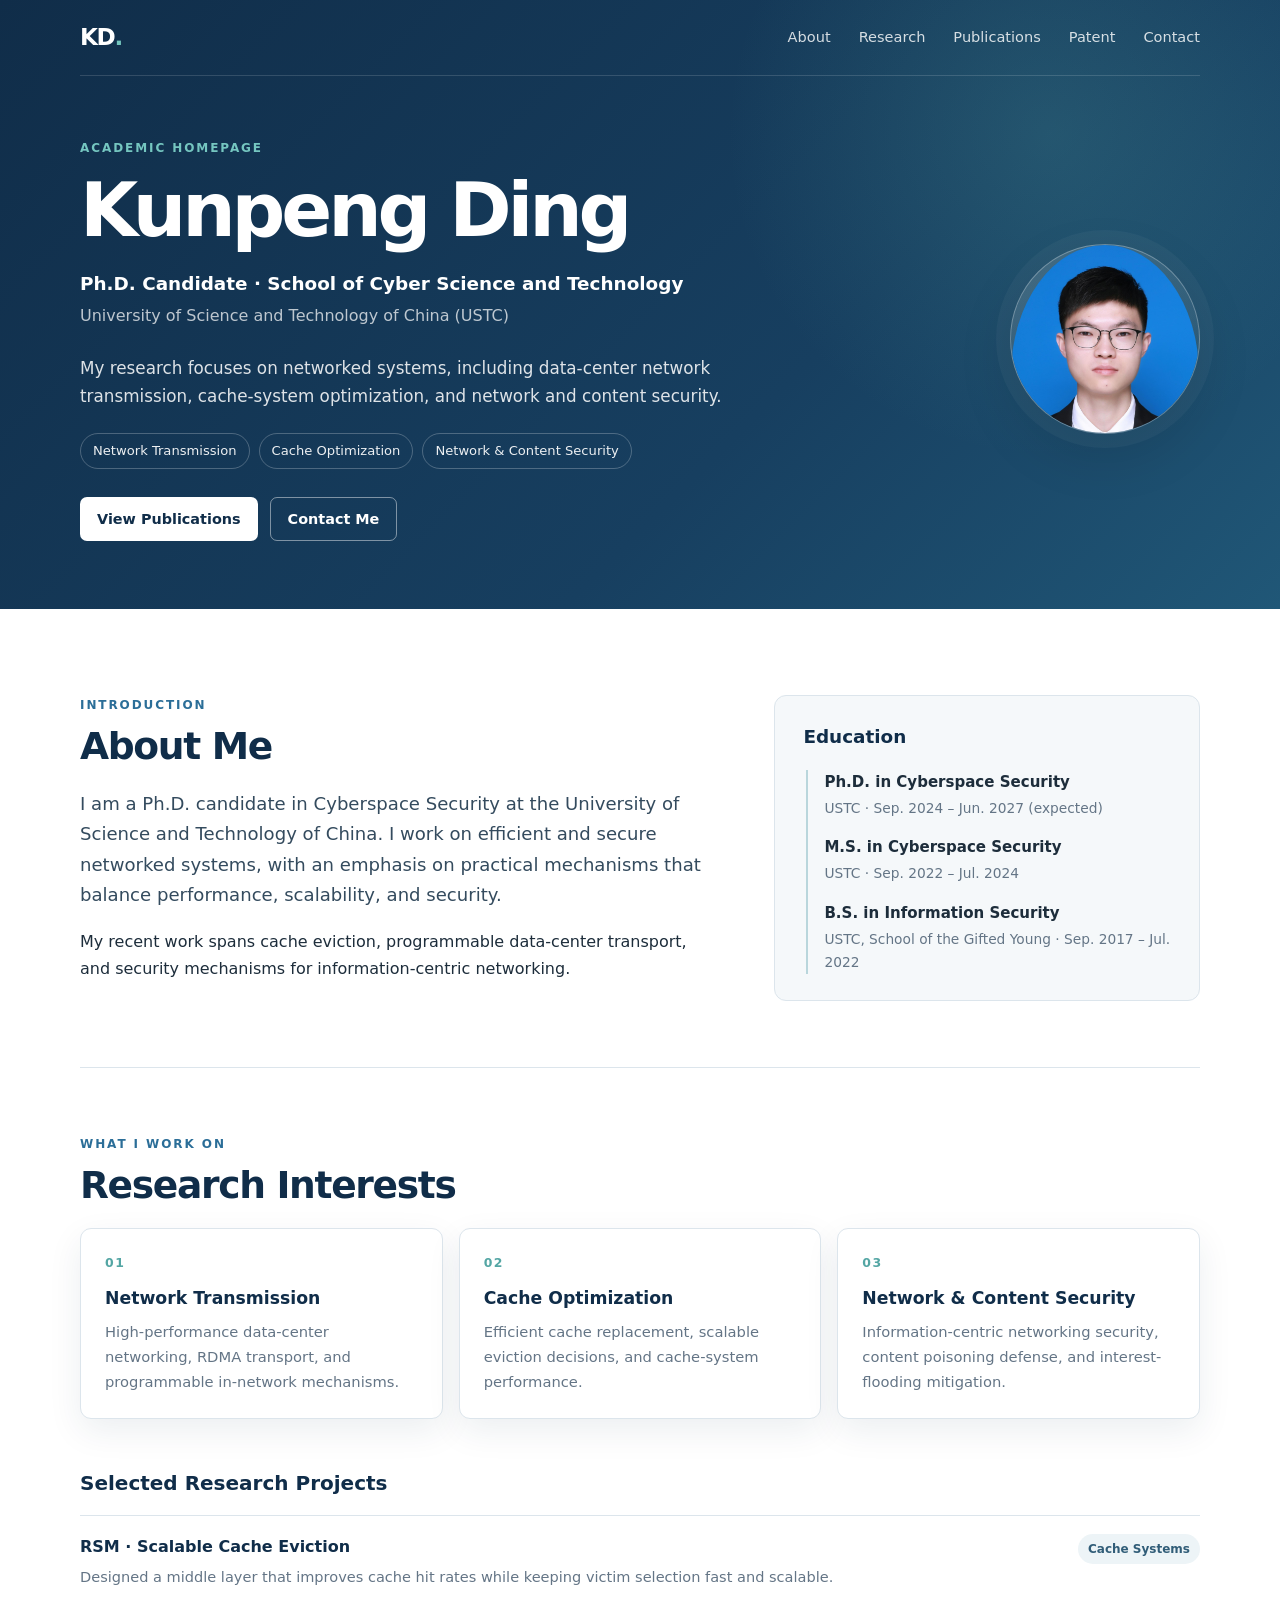
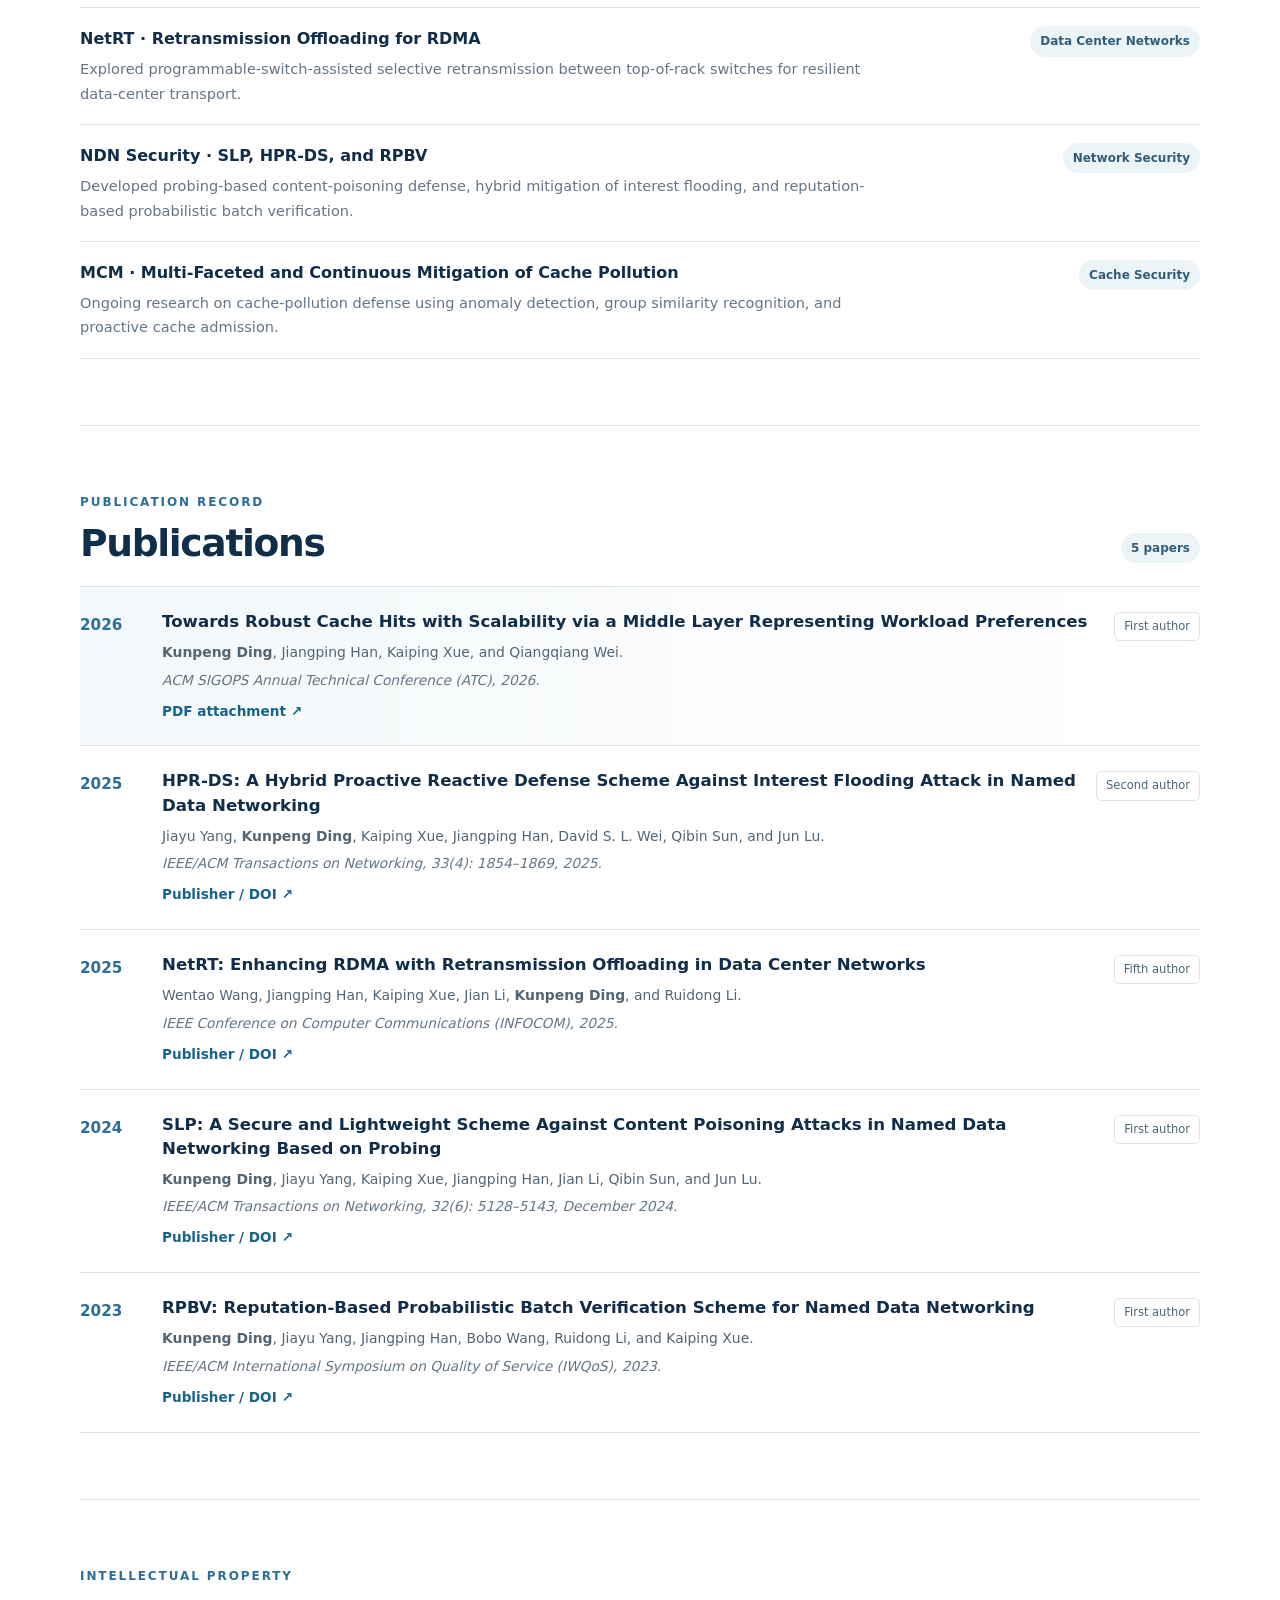
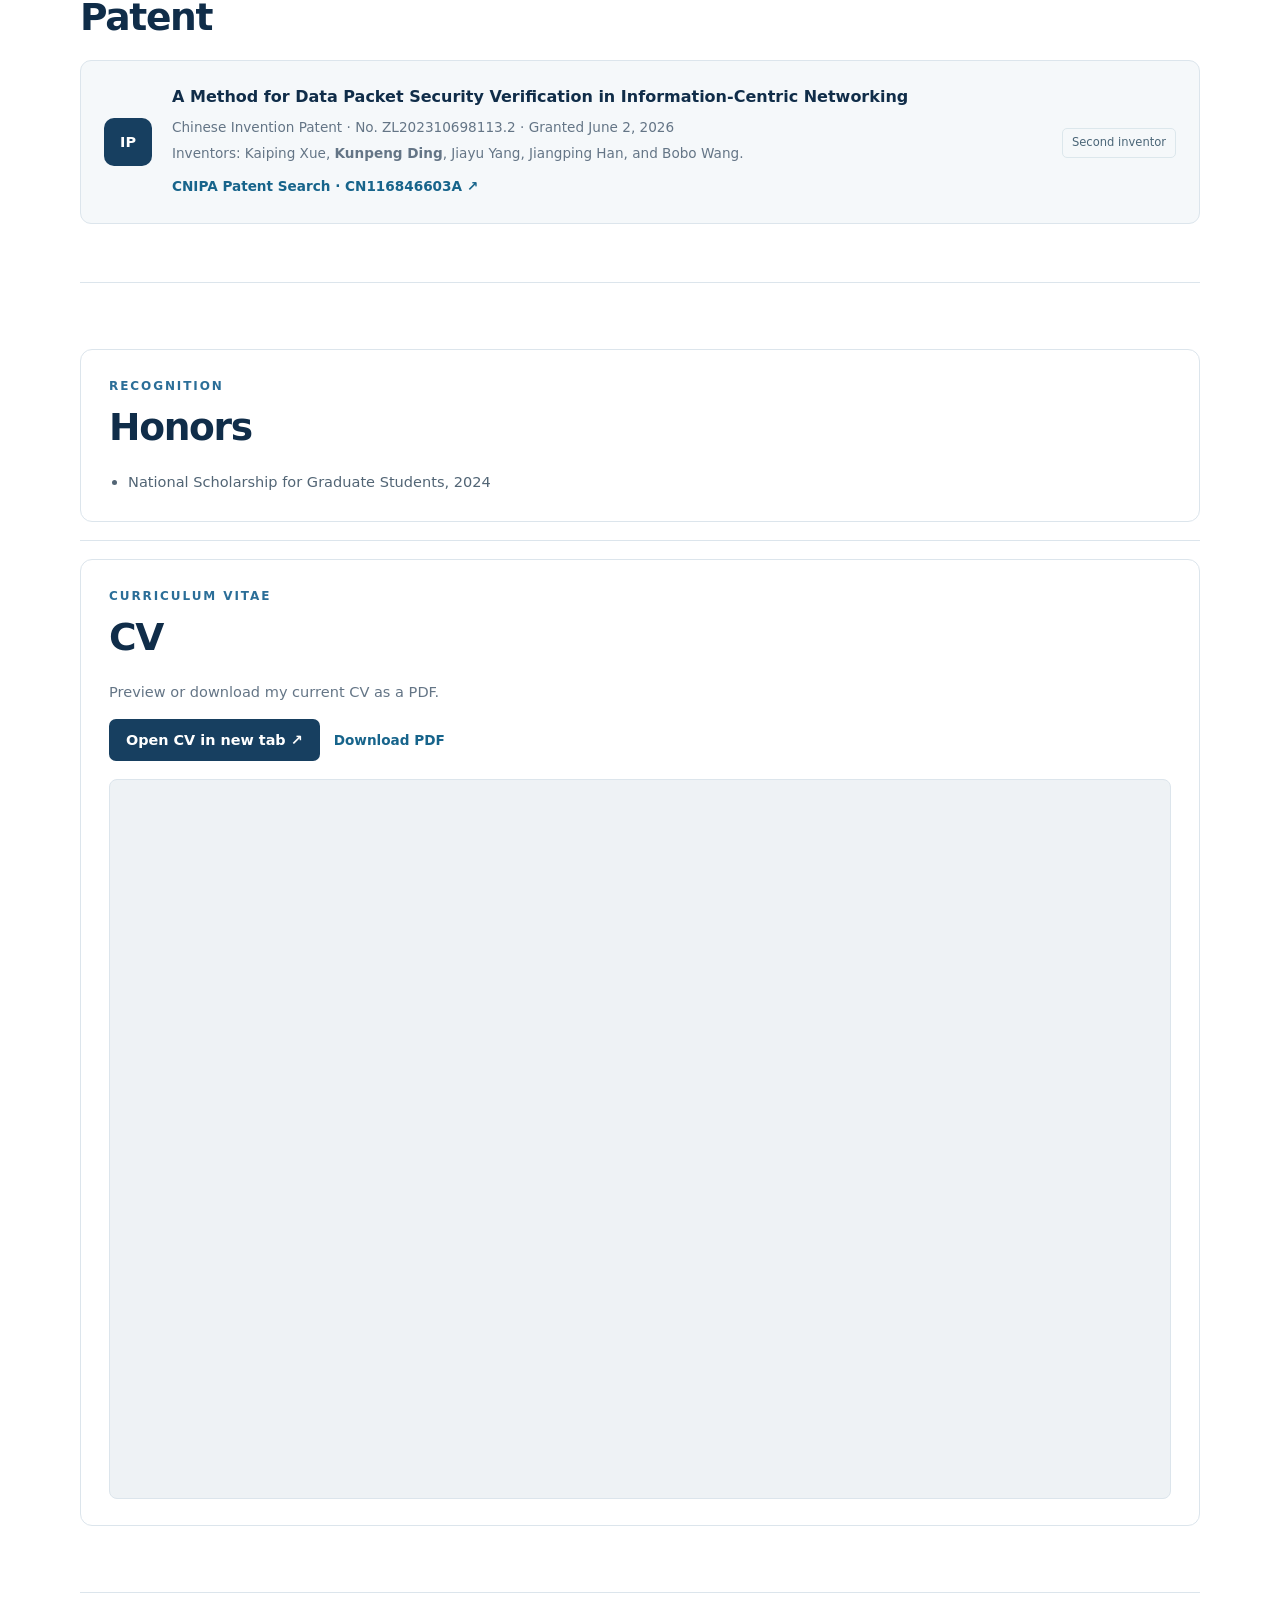
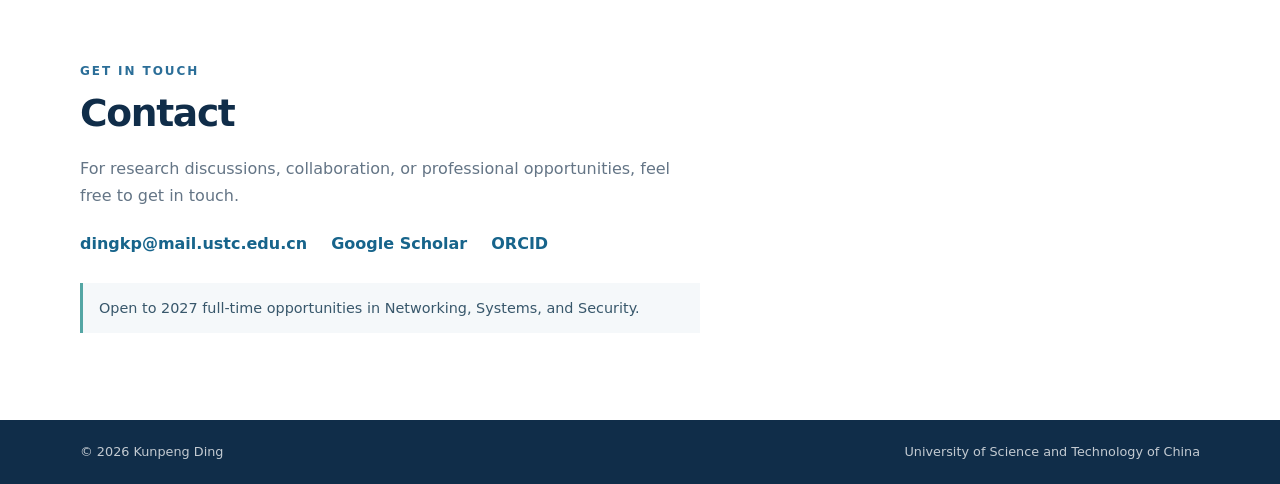
==== commit ae69130d: "Add CV preview and update homepage links" ====
--- a/public/index.html
+++ b/public/index.html
@@ -1,267 +1,276 @@
-<!doctype html>
-<html lang="en">
-<head>
-  <meta charset="utf-8">
-  <meta name="viewport" content="width=device-width, initial-scale=1">
-  <meta name="description" content="Kunpeng Ding — Ph.D. Candidate at the University of Science and Technology of China. Research in network transmission, cache-system optimization, and network and content security.">
-  <meta name="theme-color" content="#102d49">
-  <title>Kunpeng Ding | Academic Homepage</title>
-  <link rel="icon" type="image/svg+xml" href="./assets/favicon.svg">
-  <link rel="stylesheet" href="./style.css">
-</head>
-<body>
-  <header class="site-header">
-    <nav class="nav wrap" aria-label="Main navigation">
-      <a class="brand" href="#top">KD<span>.</span></a>
-      <div class="nav-links">
-        <a href="#about">About</a>
-        <a href="#research">Research</a>
-        <a href="#publications">Publications</a>
-        <a href="#patent">Patent</a>
-        <a href="#contact">Contact</a>
-      </div>
-    </nav>
-
-    <section class="hero wrap" id="top">
-      <div class="hero-copy">
-        <p class="eyebrow">ACADEMIC HOMEPAGE</p>
-        <h1>Kunpeng Ding</h1>
-        <p class="hero-role">Ph.D. Candidate · School of Cyber Science and Technology</p>
-        <p class="hero-affiliation">University of Science and Technology of China (USTC)</p>
-        <p class="hero-summary">
-          My research focuses on networked systems, including data-center network
-          transmission, cache-system optimization, and network and content security.
-        </p>
-        <div class="hero-tags" aria-label="Research areas">
-          <span>Network Transmission</span>
-          <span>Cache Optimization</span>
-          <span>Network &amp; Content Security</span>
-        </div>
-        <div class="hero-actions">
-          <a class="button button-light" href="#publications">View Publications</a>
-          <a class="button button-outline" href="mailto:dingkp@mail.ustc.edu.cn">Contact Me</a>
-        </div>
-      </div>
-      <div class="hero-mark">
-        <img src="./assets/profile.jpg" alt="Portrait of Kunpeng Ding" fetchpriority="high">
-      </div>
-    </section>
-  </header>
-
-  <main class="wrap main-content">
-    <section class="section about-grid" id="about">
-      <div>
-        <p class="section-kicker">INTRODUCTION</p>
-        <h2>About Me</h2>
-        <p class="lead">
-          I am a Ph.D. candidate in Cyberspace Security at the University of Science and
-          Technology of China. I work on efficient and secure networked systems, with an
-          emphasis on practical mechanisms that balance performance, scalability, and security.
-        </p>
-        <p>
-          My recent work spans cache eviction, programmable data-center
-          transport, and security mechanisms for information-centric networking.
-        </p>
-      </div>
-      <aside class="info-card">
-        <h3>Education</h3>
-        <div class="timeline-item">
-          <strong>Ph.D. in Cyberspace Security</strong>
-          <span>USTC · Sep. 2024 – Jun. 2027 (expected)</span>
-        </div>
-        <div class="timeline-item">
-          <strong>M.S. in Cyberspace Security</strong>
-          <span>USTC · Sep. 2022 – Jul. 2024</span>
-        </div>
-        <div class="timeline-item">
-          <strong>B.S. in Information Security</strong>
-          <span>USTC, School of the Gifted Young · Sep. 2017 – Jul. 2022</span>
-        </div>
-      </aside>
-    </section>
-
-    <section class="section" id="research">
-      <p class="section-kicker">WHAT I WORK ON</p>
-      <h2>Research Interests</h2>
-      <div class="interest-grid">
-        <article class="interest-card">
-          <div class="interest-number">01</div>
-          <h3>Network Transmission</h3>
-          <p>High-performance data-center networking, RDMA transport, and programmable in-network mechanisms.</p>
-        </article>
-        <article class="interest-card">
-          <div class="interest-number">02</div>
-          <h3>Cache Optimization</h3>
-          <p>Efficient cache replacement, scalable eviction decisions, and cache-system performance.</p>
-        </article>
-        <article class="interest-card">
-          <div class="interest-number">03</div>
-          <h3>Network &amp; Content Security</h3>
-          <p>Information-centric networking security, content poisoning defense, and interest-flooding mitigation.</p>
-        </article>
-      </div>
-
-      <div class="subsection">
-        <h3>Selected Research Projects</h3>
-        <div class="project-list">
-          <article class="project-item">
-            <div>
-              <h4>RSM · Scalable Cache Eviction</h4>
-              <p>Designed a middle layer that improves cache hit rates while keeping victim selection fast and scalable.</p>
-            </div>
-            <span class="project-tag">Cache Systems</span>
-          </article>
-          <article class="project-item">
-            <div>
-              <h4>NetRT · Retransmission Offloading for RDMA</h4>
-              <p>Explored programmable-switch-assisted selective retransmission between top-of-rack switches for resilient data-center transport.</p>
-            </div>
-            <span class="project-tag">Data Center Networks</span>
-          </article>
-          <article class="project-item">
-            <div>
-              <h4>NDN Security · SLP, HPR-DS, and RPBV</h4>
-              <p>Developed probing-based content-poisoning defense, hybrid mitigation of interest flooding, and reputation-based probabilistic batch verification.</p>
-            </div>
-            <span class="project-tag">Network Security</span>
-          </article>
-          <article class="project-item">
-            <div>
-              <h4>MCM · Multi-Faceted and Continuous Mitigation of Cache Pollution</h4>
-              <p>Ongoing research on cache-pollution defense using anomaly detection, group similarity recognition, and proactive cache admission.</p>
-            </div>
-            <span class="project-tag">Ongoing Research</span>
-          </article>
-        </div>
-      </div>
-    </section>
-
-    <section class="section" id="publications">
-      <div class="section-heading">
-        <div>
-          <p class="section-kicker">PUBLICATION RECORD</p>
-          <h2>Publications</h2>
-        </div>
-        <span class="count-pill">5 papers</span>
-      </div>
-
-      <div class="publication-list">
-        <article class="publication featured">
-          <div class="pub-year">2026</div>
-          <div class="pub-body">
-            <h3>Towards Robust Cache Hits with Scalability via a Middle Layer Representing Workload Preferences</h3>
-            <p class="authors"><strong>Kunpeng Ding</strong>, Jiangping Han, Kaiping Xue, and Qiangqiang Wei.</p>
-            <p class="venue">ACM SIGOPS Annual Technical Conference (ATC), 2026.</p>
-            <div class="pub-links">
-              <a class="text-link" href="./papers/ATC2026_RSM.pdf" target="_blank" rel="noopener">PDF attachment ↗</a>
-            </div>
-          </div>
-          <span class="author-role">First author</span>
-        </article>
-
-        <article class="publication">
-          <div class="pub-year">2025</div>
-          <div class="pub-body">
-            <h3>HPR-DS: A Hybrid Proactive Reactive Defense Scheme Against Interest Flooding Attack in Named Data Networking</h3>
-            <p class="authors">Jiayu Yang, <strong>Kunpeng Ding</strong>, Kaiping Xue, Jiangping Han, David S. L. Wei, Qibin Sun, and Jun Lu.</p>
-            <p class="venue">IEEE/ACM Transactions on Networking, 33(4): 1854–1869, 2025.</p>
-            <div class="pub-links">
-              <a class="text-link" href="https://doi.org/10.1109/TON.2025.3546547" target="_blank" rel="noopener">Publisher / DOI ↗</a>
-            </div>
-          </div>
-          <span class="author-role">Second author</span>
-        </article>
-
-        <article class="publication">
-          <div class="pub-year">2025</div>
-          <div class="pub-body">
-            <h3>NetRT: Enhancing RDMA with Retransmission Offloading in Data Center Networks</h3>
-            <p class="authors">Wentao Wang, Jiangping Han, Kaiping Xue, Jian Li, <strong>Kunpeng Ding</strong>, and Ruidong Li.</p>
-            <p class="venue">IEEE Conference on Computer Communications (INFOCOM), 2025.</p>
-            <div class="pub-links">
-              <a class="text-link" href="https://doi.org/10.1109/INFOCOM55648.2025.11044493" target="_blank" rel="noopener">Publisher / DOI ↗</a>
-            </div>
-          </div>
-          <span class="author-role">Fifth author</span>
-        </article>
-
-        <article class="publication">
-          <div class="pub-year">2024</div>
-          <div class="pub-body">
-            <h3>SLP: A Secure and Lightweight Scheme Against Content Poisoning Attacks in Named Data Networking Based on Probing</h3>
-            <p class="authors"><strong>Kunpeng Ding</strong>, Jiayu Yang, Kaiping Xue, Jiangping Han, Jian Li, Qibin Sun, and Jun Lu.</p>
-            <p class="venue">IEEE/ACM Transactions on Networking, 32(6): 5128–5143, December 2024.</p>
-            <div class="pub-links">
-              <a class="text-link" href="https://doi.org/10.1109/TNET.2024.3451231" target="_blank" rel="noopener">Publisher / DOI ↗</a>
-            </div>
-          </div>
-          <span class="author-role">First author</span>
-        </article>
-
-        <article class="publication">
-          <div class="pub-year">2023</div>
-          <div class="pub-body">
-            <h3>RPBV: Reputation-Based Probabilistic Batch Verification Scheme for Named Data Networking</h3>
-            <p class="authors"><strong>Kunpeng Ding</strong>, Jiayu Yang, Jiangping Han, Bobo Wang, Ruidong Li, and Kaiping Xue.</p>
-            <p class="venue">IEEE/ACM International Symposium on Quality of Service (IWQoS), 2023.</p>
-            <div class="pub-links">
-              <a class="text-link" href="https://doi.org/10.1109/IWQOS57198.2023.10188736" target="_blank" rel="noopener">Publisher / DOI ↗</a>
-            </div>
-          </div>
-          <span class="author-role">First author</span>
-        </article>
-      </div>
-    </section>
-
-    <section class="section patent-section" id="patent">
-      <p class="section-kicker">INTELLECTUAL PROPERTY</p>
-      <h2>Patent</h2>
-      <article class="patent-card">
-        <div class="patent-icon">IP</div>
-        <div class="patent-copy">
-          <h3>A Method for Data Packet Security Verification in Information-Centric Networking</h3>
-          <p>Chinese Invention Patent · No. ZL202310698113.2 · Granted June 2, 2026</p>
-          <p class="authors">Inventors: Kaiping Xue, <strong>Kunpeng Ding</strong>, Jiayu Yang, Jiangping Han, and Bobo Wang.</p>
-          <a class="text-link" href="https://patents.google.com/patent/CN116846603A/zh" target="_blank" rel="noopener">Patent detail · CN116846603A ↗</a>
-        </div>
-        <span class="author-role">Second inventor</span>
-      </article>
-    </section>
-
-    <section class="section bottom-grid">
-      <div class="info-card honors-card">
-        <p class="section-kicker">RECOGNITION</p>
-        <h2>Honors</h2>
-        <ul class="simple-list">
-          <li>National Scholarship for Graduate Students, 2024</li>
-        </ul>
-      </div>
-      <div class="info-card cv-card">
-        <p class="section-kicker">CURRICULUM VITAE</p>
-        <h2>CV</h2>
-        <p>Download my current CV as a PDF.</p>
-        <a class="button button-download" href="./cv.pdf" target="_blank" rel="noopener">Download CV (PDF)</a>
-      </div>
-    </section>
-
-    <section class="contact-section" id="contact">
-      <p class="section-kicker">GET IN TOUCH</p>
-      <h2>Contact</h2>
-      <p>For research discussions, collaboration, or professional opportunities, feel free to get in touch.</p>
-      <div class="contact-links">
-        <a href="mailto:dingkp@mail.ustc.edu.cn">dingkp@mail.ustc.edu.cn</a>
-        <a href="https://scholar.google.com/citations?user=GgBCIJIAAAAJ&amp;hl=en" target="_blank" rel="noopener">Google Scholar</a>
-        <a href="https://orcid.org/0000-0002-3073-4078" target="_blank" rel="noopener">ORCID</a>
-      </div>
-      <p class="opportunity">Open to 2027 full-time opportunities in Networking, Systems, and Security.</p>
-    </section>
-  </main>
-
-  <footer class="footer">
-    <div class="wrap footer-inner">
-      <span>© 2026 Kunpeng Ding</span>
-      <span>University of Science and Technology of China</span>
-    </div>
-  </footer>
-</body>
-</html>
+<!doctype html>
+<html lang="en">
+<head>
+  <meta charset="utf-8">
+  <meta name="viewport" content="width=device-width, initial-scale=1">
+  <meta name="description" content="Kunpeng Ding — Ph.D. Candidate at the University of Science and Technology of China. Research in network transmission, cache-system optimization, and network and content security.">
+  <meta name="theme-color" content="#102d49">
+  <title>Kunpeng Ding | Academic Homepage</title>
+  <link rel="icon" type="image/svg+xml" href="./assets/favicon.svg">
+  <link rel="stylesheet" href="./style.css">
+</head>
+<body>
+  <header class="site-header">
+    <nav class="nav wrap" aria-label="Main navigation">
+      <a class="brand" href="#top">KD<span>.</span></a>
+      <div class="nav-links">
+        <a href="#about">About</a>
+        <a href="#research">Research</a>
+        <a href="#publications">Publications</a>
+        <a href="#patent">Patent</a>
+        <a href="#contact">Contact</a>
+      </div>
+    </nav>
+
+    <section class="hero wrap" id="top">
+      <div class="hero-copy">
+        <p class="eyebrow">ACADEMIC HOMEPAGE</p>
+        <h1>Kunpeng Ding</h1>
+        <p class="hero-role">Ph.D. Candidate · School of Cyber Science and Technology</p>
+        <p class="hero-affiliation">University of Science and Technology of China (USTC)</p>
+        <p class="hero-summary">
+          My research focuses on networked systems, including data-center network
+          transmission, cache-system optimization, and network and content security.
+        </p>
+        <div class="hero-tags" aria-label="Research areas">
+          <span>Network Transmission</span>
+          <span>Cache Optimization</span>
+          <span>Network &amp; Content Security</span>
+        </div>
+        <div class="hero-actions">
+          <a class="button button-light" href="#publications">View Publications</a>
+          <a class="button button-outline" href="mailto:dingkp@mail.ustc.edu.cn">Contact Me</a>
+        </div>
+      </div>
+      <div class="hero-mark">
+        <img src="./assets/profile.jpg" alt="Portrait of Kunpeng Ding" fetchpriority="high">
+      </div>
+    </section>
+  </header>
+
+  <main class="wrap main-content">
+    <section class="section about-grid" id="about">
+      <div>
+        <p class="section-kicker">INTRODUCTION</p>
+        <h2>About Me</h2>
+        <p class="lead">
+          I am a Ph.D. candidate in Cyberspace Security at the University of Science and
+          Technology of China. I work on efficient and secure networked systems, with an
+          emphasis on practical mechanisms that balance performance, scalability, and security.
+        </p>
+        <p>
+          My recent work spans cache eviction, programmable data-center
+          transport, and security mechanisms for information-centric networking.
+        </p>
+      </div>
+      <aside class="info-card">
+        <h3>Education</h3>
+        <div class="timeline-item">
+          <strong>Ph.D. in Cyberspace Security</strong>
+          <span>USTC · Sep. 2024 – Jun. 2027 (expected)</span>
+        </div>
+        <div class="timeline-item">
+          <strong>M.S. in Cyberspace Security</strong>
+          <span>USTC · Sep. 2022 – Jul. 2024</span>
+        </div>
+        <div class="timeline-item">
+          <strong>B.S. in Information Security</strong>
+          <span>USTC, School of the Gifted Young · Sep. 2017 – Jul. 2022</span>
+        </div>
+      </aside>
+    </section>
+
+    <section class="section" id="research">
+      <p class="section-kicker">WHAT I WORK ON</p>
+      <h2>Research Interests</h2>
+      <div class="interest-grid">
+        <article class="interest-card">
+          <div class="interest-number">01</div>
+          <h3>Network Transmission</h3>
+          <p>High-performance data-center networking, RDMA transport, and programmable in-network mechanisms.</p>
+        </article>
+        <article class="interest-card">
+          <div class="interest-number">02</div>
+          <h3>Cache Optimization</h3>
+          <p>Efficient cache replacement, scalable eviction decisions, and cache-system performance.</p>
+        </article>
+        <article class="interest-card">
+          <div class="interest-number">03</div>
+          <h3>Network &amp; Content Security</h3>
+          <p>Information-centric networking security, content poisoning defense, and interest-flooding mitigation.</p>
+        </article>
+      </div>
+
+      <div class="subsection">
+        <h3>Selected Research Projects</h3>
+        <div class="project-list">
+          <article class="project-item">
+            <div>
+              <h4>RSM · Scalable Cache Eviction</h4>
+              <p>Designed a middle layer that improves cache hit rates while keeping victim selection fast and scalable.</p>
+            </div>
+            <span class="project-tag">Cache Systems</span>
+          </article>
+          <article class="project-item">
+            <div>
+              <h4>NetRT · Retransmission Offloading for RDMA</h4>
+              <p>Explored programmable-switch-assisted selective retransmission between top-of-rack switches for resilient data-center transport.</p>
+            </div>
+            <span class="project-tag">Data Center Networks</span>
+          </article>
+          <article class="project-item">
+            <div>
+              <h4>NDN Security · SLP, HPR-DS, and RPBV</h4>
+              <p>Developed probing-based content-poisoning defense, hybrid mitigation of interest flooding, and reputation-based probabilistic batch verification.</p>
+            </div>
+            <span class="project-tag">Network Security</span>
+          </article>
+          <article class="project-item">
+            <div>
+              <h4>MCM · Multi-Faceted and Continuous Mitigation of Cache Pollution</h4>
+              <p>Ongoing research on cache-pollution defense using anomaly detection, group similarity recognition, and proactive cache admission.</p>
+            </div>
+            <span class="project-tag">Cache Security</span>
+          </article>
+        </div>
+      </div>
+    </section>
+
+    <section class="section" id="publications">
+      <div class="section-heading">
+        <div>
+          <p class="section-kicker">PUBLICATION RECORD</p>
+          <h2>Publications</h2>
+        </div>
+        <span class="count-pill">5 papers</span>
+      </div>
+
+      <div class="publication-list">
+        <article class="publication featured">
+          <div class="pub-year">2026</div>
+          <div class="pub-body">
+            <h3>Towards Robust Cache Hits with Scalability via a Middle Layer Representing Workload Preferences</h3>
+            <p class="authors"><strong>Kunpeng Ding</strong>, Jiangping Han, Kaiping Xue, and Qiangqiang Wei.</p>
+            <p class="venue">ACM SIGOPS Annual Technical Conference (ATC), 2026.</p>
+            <div class="pub-links">
+              <a class="text-link" href="./papers/ATC2026_RSM.pdf" target="_blank" rel="noopener">PDF attachment ↗</a>
+            </div>
+          </div>
+          <span class="author-role">First author</span>
+        </article>
+
+        <article class="publication">
+          <div class="pub-year">2025</div>
+          <div class="pub-body">
+            <h3>HPR-DS: A Hybrid Proactive Reactive Defense Scheme Against Interest Flooding Attack in Named Data Networking</h3>
+            <p class="authors">Jiayu Yang, <strong>Kunpeng Ding</strong>, Kaiping Xue, Jiangping Han, David S. L. Wei, Qibin Sun, and Jun Lu.</p>
+            <p class="venue">IEEE/ACM Transactions on Networking, 33(4): 1854–1869, 2025.</p>
+            <div class="pub-links">
+              <a class="text-link" href="https://doi.org/10.1109/TON.2025.3546547" target="_blank" rel="noopener">Publisher / DOI ↗</a>
+            </div>
+          </div>
+          <span class="author-role">Second author</span>
+        </article>
+
+        <article class="publication">
+          <div class="pub-year">2025</div>
+          <div class="pub-body">
+            <h3>NetRT: Enhancing RDMA with Retransmission Offloading in Data Center Networks</h3>
+            <p class="authors">Wentao Wang, Jiangping Han, Kaiping Xue, Jian Li, <strong>Kunpeng Ding</strong>, and Ruidong Li.</p>
+            <p class="venue">IEEE Conference on Computer Communications (INFOCOM), 2025.</p>
+            <div class="pub-links">
+              <a class="text-link" href="https://doi.org/10.1109/INFOCOM55648.2025.11044493" target="_blank" rel="noopener">Publisher / DOI ↗</a>
+            </div>
+          </div>
+          <span class="author-role">Fifth author</span>
+        </article>
+
+        <article class="publication">
+          <div class="pub-year">2024</div>
+          <div class="pub-body">
+            <h3>SLP: A Secure and Lightweight Scheme Against Content Poisoning Attacks in Named Data Networking Based on Probing</h3>
+            <p class="authors"><strong>Kunpeng Ding</strong>, Jiayu Yang, Kaiping Xue, Jiangping Han, Jian Li, Qibin Sun, and Jun Lu.</p>
+            <p class="venue">IEEE/ACM Transactions on Networking, 32(6): 5128–5143, December 2024.</p>
+            <div class="pub-links">
+              <a class="text-link" href="https://doi.org/10.1109/TNET.2024.3451231" target="_blank" rel="noopener">Publisher / DOI ↗</a>
+            </div>
+          </div>
+          <span class="author-role">First author</span>
+        </article>
+
+        <article class="publication">
+          <div class="pub-year">2023</div>
+          <div class="pub-body">
+            <h3>RPBV: Reputation-Based Probabilistic Batch Verification Scheme for Named Data Networking</h3>
+            <p class="authors"><strong>Kunpeng Ding</strong>, Jiayu Yang, Jiangping Han, Bobo Wang, Ruidong Li, and Kaiping Xue.</p>
+            <p class="venue">IEEE/ACM International Symposium on Quality of Service (IWQoS), 2023.</p>
+            <div class="pub-links">
+              <a class="text-link" href="https://doi.org/10.1109/IWQOS57198.2023.10188736" target="_blank" rel="noopener">Publisher / DOI ↗</a>
+            </div>
+          </div>
+          <span class="author-role">First author</span>
+        </article>
+      </div>
+    </section>
+
+    <section class="section patent-section" id="patent">
+      <p class="section-kicker">INTELLECTUAL PROPERTY</p>
+      <h2>Patent</h2>
+      <article class="patent-card">
+        <div class="patent-icon">IP</div>
+        <div class="patent-copy">
+          <h3>A Method for Data Packet Security Verification in Information-Centric Networking</h3>
+          <p>Chinese Invention Patent · No. ZL202310698113.2 · Granted June 2, 2026</p>
+          <p class="authors">Inventors: Kaiping Xue, <strong>Kunpeng Ding</strong>, Jiayu Yang, Jiangping Han, and Bobo Wang.</p>
+          <a class="text-link" href="https://pss-system.cponline.cnipa.gov.cn/conventionalSearch" target="_blank" rel="noopener">CNIPA Patent Search · CN116846603A ↗</a>
+        </div>
+        <span class="author-role">Second inventor</span>
+      </article>
+    </section>
+
+    <section class="section honors-section">
+      <div class="info-card honors-card">
+        <p class="section-kicker">RECOGNITION</p>
+        <h2>Honors</h2>
+        <ul class="simple-list">
+          <li>National Scholarship for Graduate Students, 2024</li>
+        </ul>
+      </div>
+    </section>
+
+    <section class="section cv-section" id="cv">
+      <div class="info-card cv-card">
+        <p class="section-kicker">CURRICULUM VITAE</p>
+        <h2>CV</h2>
+        <p>Preview or download my current CV as a PDF.</p>
+        <div class="cv-actions">
+          <a class="button button-download" href="./cv.pdf" target="_blank" rel="noopener">Open CV in new tab ↗</a>
+          <a class="text-link" href="./cv.pdf" download>Download PDF</a>
+        </div>
+        <iframe class="cv-preview" src="./cv.pdf#view=FitH" title="CV preview" loading="lazy">
+          This browser cannot display PDFs. <a href="./cv.pdf" target="_blank" rel="noopener">Open the CV PDF</a>.
+        </iframe>
+      </div>
+    </section>
+
+    <section class="contact-section" id="contact">
+      <p class="section-kicker">GET IN TOUCH</p>
+      <h2>Contact</h2>
+      <p>For research discussions, collaboration, or professional opportunities, feel free to get in touch.</p>
+      <div class="contact-links">
+        <a href="mailto:dingkp@mail.ustc.edu.cn">dingkp@mail.ustc.edu.cn</a>
+        <a href="https://scholar.google.com/citations?user=GgBCIJIAAAAJ&amp;hl=en" target="_blank" rel="noopener">Google Scholar</a>
+        <a href="https://orcid.org/0000-0002-3073-4078" target="_blank" rel="noopener">ORCID</a>
+      </div>
+      <p class="opportunity">Open to 2027 full-time opportunities in Networking, Systems, and Security.</p>
+    </section>
+  </main>
+
+  <footer class="footer">
+    <div class="wrap footer-inner">
+      <span>© 2026 Kunpeng Ding</span>
+      <span>University of Science and Technology of China</span>
+    </div>
+  </footer>
+</body>
+</html>
--- a/public/style.css
+++ b/public/style.css
@@ -1,286 +1,300 @@
-/* Kunpeng Ding — academic homepage
-   Responsive, dependency-free stylesheet for Cloudflare Pages / GitHub Pages. */
-:root {
-  --navy: #102d49;
-  --navy-2: #173f60;
-  --blue: #2b6e98;
-  --teal: #54a6a4;
-  --ink: #1d2d3b;
-  --muted: #647586;
-  --line: #dce5ec;
-  --surface: #f5f8fa;
-  --white: #fff;
-  --shadow: 0 12px 34px rgba(16, 45, 73, .08);
-}
-* { box-sizing: border-box; }
-html { scroll-behavior: smooth; }
-body {
-  margin: 0;
-  color: var(--ink);
-  background: var(--white);
-  font-family: Inter, ui-sans-serif, system-ui, -apple-system, BlinkMacSystemFont, "Segoe UI", Arial, sans-serif;
-  line-height: 1.68;
-  -webkit-font-smoothing: antialiased;
-}
-a { color: inherit; }
-.wrap { width: min(1120px, calc(100% - 48px)); margin: 0 auto; }
-.site-header {
-  color: var(--white);
-  background:
-    radial-gradient(circle at 82% 22%, rgba(84,166,164,.22), transparent 28%),
-    linear-gradient(135deg, #102d49 0%, #173f60 62%, #205777 100%);
-  overflow: hidden;
-}
-.nav {
-  min-height: 76px;
-  display: flex;
-  align-items: center;
-  justify-content: space-between;
-  border-bottom: 1px solid rgba(255,255,255,.14);
-}
-.brand {
-  color: white;
-  text-decoration: none;
-  font-size: 1.45rem;
-  font-weight: 800;
-  letter-spacing: -.06em;
-}
-.brand span { color: #72c4bd; }
-.nav-links { display: flex; gap: 28px; }
-.nav-links a {
-  color: rgba(255,255,255,.82);
-  text-decoration: none;
-  font-size: .91rem;
-  transition: color .2s ease;
-}
-.nav-links a:hover { color: #fff; }
-.hero {
-  min-height: 425px;
-  display: flex;
-  align-items: center;
-  justify-content: space-between;
-  gap: 40px;
-  padding-top: 62px;
-  padding-bottom: 68px;
-}
-.hero-copy { max-width: 790px; }
-.eyebrow, .section-kicker {
-  margin: 0 0 12px;
-  color: #75c6c0;
-  font-size: .75rem;
-  font-weight: 800;
-  letter-spacing: .16em;
-}
-.hero h1 {
-  margin: 0;
-  font-size: clamp(2.7rem, 6vw, 4.7rem);
-  line-height: 1.08;
-  letter-spacing: -.055em;
-}
-.hero-role { margin: 18px 0 0; font-size: 1.15rem; font-weight: 650; }
-.hero-affiliation { margin: 3px 0 0; color: rgba(255,255,255,.72); }
-.hero-summary { max-width: 690px; margin: 24px 0 0; color: rgba(255,255,255,.86); font-size: 1.05rem; }
-.hero-tags { display: flex; flex-wrap: wrap; gap: 9px; margin-top: 22px; }
-.hero-tags span {
-  padding: 6px 12px;
-  border: 1px solid rgba(255,255,255,.24);
-  border-radius: 999px;
-  color: rgba(255,255,255,.92);
-  font-size: .82rem;
-}
-.hero-actions { display: flex; gap: 12px; margin-top: 28px; }
-.button {
-  display: inline-flex;
-  min-height: 42px;
-  align-items: center;
-  justify-content: center;
-  padding: 9px 17px;
-  border-radius: 7px;
-  font-size: .9rem;
-  font-weight: 700;
-  text-decoration: none;
-}
-.button-light { color: var(--navy); background: #fff; }
-.button-download { color: #fff; background: var(--navy-2); }
-.button-outline { color: #fff; border: 1px solid rgba(255,255,255,.45); }
-.button-disabled { color: #82909b; background: #e9eef2; cursor: not-allowed; }
-.hero-mark {
-  flex: 0 0 190px;
-  width: 190px;
-  height: 190px;
-  display: grid;
-  place-items: center;
-  border: 1px solid rgba(255,255,255,.28);
-  border-radius: 50%;
-  overflow: hidden;
-  color: rgba(255,255,255,.94);
-  background: linear-gradient(145deg, rgba(255,255,255,.16), rgba(255,255,255,.04));
-  box-shadow: 0 0 0 14px rgba(255,255,255,.035), 0 20px 55px rgba(0,0,0,.12);
-  font-size: 3.2rem;
-  font-weight: 750;
-  letter-spacing: -.08em;
-}
-.hero-mark img {
-  display: block;
-  width: 100%;
-  height: 100%;
-  border-radius: 50%;
-  object-fit: cover;
-}
-.main-content { padding-top: 20px; }
-.section { padding: 66px 0; border-bottom: 1px solid var(--line); }
-.section h2, .contact-section h2 {
-  margin: 0 0 20px;
-  color: var(--navy);
-  font-size: clamp(1.8rem, 3vw, 2.35rem);
-  line-height: 1.2;
-  letter-spacing: -.035em;
-}
-.section-kicker { color: var(--blue); margin-bottom: 9px; }
-.about-grid { display: grid; grid-template-columns: 1.35fr .9fr; gap: 56px; align-items: start; }
-.lead { color: #344b5e; font-size: 1.13rem; }
-.about-grid p:not(.section-kicker) { max-width: 700px; }
-.info-card {
-  padding: 26px 28px;
-  border: 1px solid var(--line);
-  border-radius: 12px;
-  background: var(--surface);
-}
-.info-card h3 { margin: 0 0 17px; color: var(--navy); font-size: 1.15rem; }
-.timeline-item { display: flex; flex-direction: column; gap: 2px; padding: 0 0 15px 16px; margin-left: 3px; border-left: 2px solid #b9d6dc; }
-.timeline-item:last-child { padding-bottom: 0; }
-.timeline-item strong { font-size: .94rem; }
-.timeline-item span { color: var(--muted); font-size: .86rem; }
-.interest-grid { display: grid; grid-template-columns: repeat(3, 1fr); gap: 16px; }
-.interest-card {
-  padding: 24px;
-  border: 1px solid var(--line);
-  border-radius: 11px;
-  background: #fff;
-  box-shadow: var(--shadow);
-}
-.interest-number { color: var(--teal); font-size: .78rem; font-weight: 800; letter-spacing: .12em; }
-.interest-card h3 { margin: 10px 0 7px; color: var(--navy); font-size: 1.08rem; }
-.interest-card p { margin: 0; color: var(--muted); font-size: .92rem; }
-.subsection { margin-top: 48px; }
-.subsection > h3 { color: var(--navy); font-size: 1.25rem; margin: 0 0 14px; }
-.project-list { border-top: 1px solid var(--line); }
-.project-item {
-  display: flex;
-  justify-content: space-between;
-  align-items: flex-start;
-  gap: 20px;
-  padding: 18px 0;
-  border-bottom: 1px solid var(--line);
-}
-.project-item h4 { margin: 0 0 4px; color: var(--navy); font-size: 1rem; }
-.project-item p { margin: 0; max-width: 800px; color: var(--muted); font-size: .91rem; }
-.project-tag, .count-pill {
-  flex: 0 0 auto;
-  padding: 5px 10px;
-  border-radius: 999px;
-  color: #315d78;
-  background: #edf4f7;
-  font-size: .75rem;
-  font-weight: 700;
-}
-.section-heading { display: flex; align-items: end; justify-content: space-between; gap: 20px; }
-.count-pill { margin-bottom: 23px; }
-.publication-list { border-top: 1px solid var(--line); }
-.publication {
-  display: grid;
-  grid-template-columns: 62px minmax(0, 1fr) auto;
-  gap: 20px;
-  align-items: start;
-  padding: 23px 0;
-  border-bottom: 1px solid var(--line);
-}
-.publication.featured { background: linear-gradient(90deg, #f4f8fa, transparent); }
-.pub-year { padding-top: 3px; color: var(--blue); font-weight: 800; font-size: .95rem; }
-.pub-body h3 { margin: 0 0 7px; color: var(--navy); font-size: 1.04rem; line-height: 1.45; }
-.authors { margin: 0; color: #526575; font-size: .87rem; }
-.venue { margin: 4px 0 8px; color: var(--muted); font-size: .86rem; font-style: italic; }
-.author-role {
-  margin-top: 2px;
-  padding: 4px 9px;
-  border: 1px solid #dce7ec;
-  border-radius: 5px;
-  color: #4b6678;
-  font-size: .72rem;
-  white-space: nowrap;
-}
-.pub-links { display: flex; gap: 16px; }
-.text-link { color: #17648b; font-size: .85rem; font-weight: 750; text-decoration: none; }
-.text-link:hover { text-decoration: underline; }
-.note, .small-note { color: var(--muted); font-size: .82rem; }
-.note { margin: 17px 0 0; }
-.patent-section { padding-bottom: 58px; }
-.patent-card {
-  display: flex;
-  align-items: center;
-  gap: 20px;
-  padding: 23px;
-  border: 1px solid var(--line);
-  border-radius: 11px;
-  background: var(--surface);
-}
-.patent-icon {
-  flex: 0 0 48px;
-  width: 48px;
-  height: 48px;
-  display: grid;
-  place-items: center;
-  border-radius: 10px;
-  color: #fff;
-  background: var(--navy-2);
-  font-size: .9rem;
-  font-weight: 800;
-}
-.patent-copy { flex: 1; }
-.patent-copy h3 { margin: 0 0 5px; color: var(--navy); font-size: 1rem; }
-.patent-copy p { margin: 3px 0; color: var(--muted); font-size: .85rem; }
-.patent-copy .text-link { display: inline-block; margin-top: 8px; }
-.bottom-grid { display: grid; grid-template-columns: 1fr 1fr; gap: 18px; }
-.bottom-grid .info-card h2 { font-size: 1.7rem; margin-bottom: 12px; }
-.honors-card, .cv-card { background: #fff; }
-.simple-list { margin: 0; padding-left: 19px; color: #526575; font-size: .91rem; }
-.simple-list li + li { margin-top: 6px; }
-.cv-card > p:not(.section-kicker) { color: var(--muted); font-size: .91rem; }
-.cv-card .button { margin-top: 4px; }
-.small-note { margin-bottom: 0; font-size: .76rem !important; }
-.contact-section { padding: 68px 0 72px; }
-.contact-section > p:not(.section-kicker) { max-width: 620px; color: var(--muted); }
-.contact-links { display: flex; flex-wrap: wrap; gap: 12px 24px; margin-top: 22px; }
-.contact-links a { color: #17648b; font-weight: 700; text-decoration: none; }
-.contact-links a:hover { text-decoration: underline; }
-.opportunity { margin-top: 25px; padding: 13px 16px; border-left: 3px solid var(--teal); background: var(--surface); color: #38576b !important; font-size: .9rem; }
-.footer { color: rgba(255,255,255,.75); background: var(--navy); font-size: .8rem; }
-.footer-inner { min-height: 64px; display: flex; align-items: center; justify-content: space-between; gap: 16px; }
-code { padding: 2px 5px; border-radius: 4px; background: #eef2f5; font-size: .8em; }
-@media (max-width: 760px) {
-  .wrap { width: min(100% - 32px, 600px); }
-  .nav { min-height: 66px; }
-  .nav-links { gap: 12px; }
-  .nav-links a { font-size: .77rem; }
-  .hero { min-height: auto; flex-direction: column-reverse; align-items: stretch; padding: 54px 0; }
-  .hero-mark { flex: 0 0 132px; width: 132px; height: 132px; align-self: center; }
-  .about-grid, .interest-grid, .bottom-grid { grid-template-columns: 1fr; }
-  .about-grid { gap: 25px; }
-  .section { padding: 48px 0; }
-  .publication { grid-template-columns: 48px minmax(0, 1fr); gap: 12px; }
-  .author-role { grid-column: 2; justify-self: start; margin-top: -5px; }
-  .patent-card { align-items: flex-start; flex-wrap: wrap; }
-  .patent-card .author-role { margin-left: 68px; }
-}
-@media (max-width: 460px) {
-  .nav-links { gap: 9px; }
-  .nav-links a { font-size: .7rem; }
-  .hero h1 { font-size: 2.65rem; }
-  .hero-actions { flex-wrap: wrap; }
-  .project-item { flex-direction: column; gap: 8px; }
-  .footer-inner { padding: 15px 0; flex-direction: column; align-items: flex-start; }
-}
-@media (prefers-reduced-motion: reduce) {
-  html { scroll-behavior: auto; }
-  * { transition: none !important; }
-}
+/* Kunpeng Ding — academic homepage
+   Responsive, dependency-free stylesheet for Cloudflare Pages / GitHub Pages. */
+:root {
+  --navy: #102d49;
+  --navy-2: #173f60;
+  --blue: #2b6e98;
+  --teal: #54a6a4;
+  --ink: #1d2d3b;
+  --muted: #647586;
+  --line: #dce5ec;
+  --surface: #f5f8fa;
+  --white: #fff;
+  --shadow: 0 12px 34px rgba(16, 45, 73, .08);
+}
+* { box-sizing: border-box; }
+html { scroll-behavior: smooth; }
+body {
+  margin: 0;
+  color: var(--ink);
+  background: var(--white);
+  font-family: Inter, ui-sans-serif, system-ui, -apple-system, BlinkMacSystemFont, "Segoe UI", Arial, sans-serif;
+  line-height: 1.68;
+  -webkit-font-smoothing: antialiased;
+}
+a { color: inherit; }
+.wrap { width: min(1120px, calc(100% - 48px)); margin: 0 auto; }
+.site-header {
+  color: var(--white);
+  background:
+    radial-gradient(circle at 82% 22%, rgba(84,166,164,.22), transparent 28%),
+    linear-gradient(135deg, #102d49 0%, #173f60 62%, #205777 100%);
+  overflow: hidden;
+}
+.nav {
+  min-height: 76px;
+  display: flex;
+  align-items: center;
+  justify-content: space-between;
+  border-bottom: 1px solid rgba(255,255,255,.14);
+}
+.brand {
+  color: white;
+  text-decoration: none;
+  font-size: 1.45rem;
+  font-weight: 800;
+  letter-spacing: -.06em;
+}
+.brand span { color: #72c4bd; }
+.nav-links { display: flex; gap: 28px; }
+.nav-links a {
+  color: rgba(255,255,255,.82);
+  text-decoration: none;
+  font-size: .91rem;
+  transition: color .2s ease;
+}
+.nav-links a:hover { color: #fff; }
+.hero {
+  min-height: 425px;
+  display: flex;
+  align-items: center;
+  justify-content: space-between;
+  gap: 40px;
+  padding-top: 62px;
+  padding-bottom: 68px;
+}
+.hero-copy { max-width: 790px; }
+.eyebrow, .section-kicker {
+  margin: 0 0 12px;
+  color: #75c6c0;
+  font-size: .75rem;
+  font-weight: 800;
+  letter-spacing: .16em;
+}
+.hero h1 {
+  margin: 0;
+  font-size: clamp(2.7rem, 6vw, 4.7rem);
+  line-height: 1.08;
+  letter-spacing: -.055em;
+}
+.hero-role { margin: 18px 0 0; font-size: 1.15rem; font-weight: 650; }
+.hero-affiliation { margin: 3px 0 0; color: rgba(255,255,255,.72); }
+.hero-summary { max-width: 690px; margin: 24px 0 0; color: rgba(255,255,255,.86); font-size: 1.05rem; }
+.hero-tags { display: flex; flex-wrap: wrap; gap: 9px; margin-top: 22px; }
+.hero-tags span {
+  padding: 6px 12px;
+  border: 1px solid rgba(255,255,255,.24);
+  border-radius: 999px;
+  color: rgba(255,255,255,.92);
+  font-size: .82rem;
+}
+.hero-actions { display: flex; gap: 12px; margin-top: 28px; }
+.button {
+  display: inline-flex;
+  min-height: 42px;
+  align-items: center;
+  justify-content: center;
+  padding: 9px 17px;
+  border-radius: 7px;
+  font-size: .9rem;
+  font-weight: 700;
+  text-decoration: none;
+}
+.button-light { color: var(--navy); background: #fff; }
+.button-download { color: #fff; background: var(--navy-2); }
+.button-outline { color: #fff; border: 1px solid rgba(255,255,255,.45); }
+.button-disabled { color: #82909b; background: #e9eef2; cursor: not-allowed; }
+.hero-mark {
+  flex: 0 0 190px;
+  width: 190px;
+  height: 190px;
+  display: grid;
+  place-items: center;
+  border: 1px solid rgba(255,255,255,.28);
+  border-radius: 50%;
+  overflow: hidden;
+  color: rgba(255,255,255,.94);
+  background: linear-gradient(145deg, rgba(255,255,255,.16), rgba(255,255,255,.04));
+  box-shadow: 0 0 0 14px rgba(255,255,255,.035), 0 20px 55px rgba(0,0,0,.12);
+  font-size: 3.2rem;
+  font-weight: 750;
+  letter-spacing: -.08em;
+}
+.hero-mark img {
+  display: block;
+  width: 100%;
+  height: 100%;
+  border-radius: 50%;
+  object-fit: cover;
+}
+.main-content { padding-top: 20px; }
+.section { padding: 66px 0; border-bottom: 1px solid var(--line); }
+.section h2, .contact-section h2 {
+  margin: 0 0 20px;
+  color: var(--navy);
+  font-size: clamp(1.8rem, 3vw, 2.35rem);
+  line-height: 1.2;
+  letter-spacing: -.035em;
+}
+.section-kicker { color: var(--blue); margin-bottom: 9px; }
+.about-grid { display: grid; grid-template-columns: 1.35fr .9fr; gap: 56px; align-items: start; }
+.lead { color: #344b5e; font-size: 1.13rem; }
+.about-grid p:not(.section-kicker) { max-width: 700px; }
+.info-card {
+  padding: 26px 28px;
+  border: 1px solid var(--line);
+  border-radius: 12px;
+  background: var(--surface);
+}
+.info-card h3 { margin: 0 0 17px; color: var(--navy); font-size: 1.15rem; }
+.timeline-item { display: flex; flex-direction: column; gap: 2px; padding: 0 0 15px 16px; margin-left: 3px; border-left: 2px solid #b9d6dc; }
+.timeline-item:last-child { padding-bottom: 0; }
+.timeline-item strong { font-size: .94rem; }
+.timeline-item span { color: var(--muted); font-size: .86rem; }
+.interest-grid { display: grid; grid-template-columns: repeat(3, 1fr); gap: 16px; }
+.interest-card {
+  padding: 24px;
+  border: 1px solid var(--line);
+  border-radius: 11px;
+  background: #fff;
+  box-shadow: var(--shadow);
+}
+.interest-number { color: var(--teal); font-size: .78rem; font-weight: 800; letter-spacing: .12em; }
+.interest-card h3 { margin: 10px 0 7px; color: var(--navy); font-size: 1.08rem; }
+.interest-card p { margin: 0; color: var(--muted); font-size: .92rem; }
+.subsection { margin-top: 48px; }
+.subsection > h3 { color: var(--navy); font-size: 1.25rem; margin: 0 0 14px; }
+.project-list { border-top: 1px solid var(--line); }
+.project-item {
+  display: flex;
+  justify-content: space-between;
+  align-items: flex-start;
+  gap: 20px;
+  padding: 18px 0;
+  border-bottom: 1px solid var(--line);
+}
+.project-item h4 { margin: 0 0 4px; color: var(--navy); font-size: 1rem; }
+.project-item p { margin: 0; max-width: 800px; color: var(--muted); font-size: .91rem; }
+.project-tag, .count-pill {
+  flex: 0 0 auto;
+  padding: 5px 10px;
+  border-radius: 999px;
+  color: #315d78;
+  background: #edf4f7;
+  font-size: .75rem;
+  font-weight: 700;
+}
+.section-heading { display: flex; align-items: end; justify-content: space-between; gap: 20px; }
+.count-pill { margin-bottom: 23px; }
+.publication-list { border-top: 1px solid var(--line); }
+.publication {
+  display: grid;
+  grid-template-columns: 62px minmax(0, 1fr) auto;
+  gap: 20px;
+  align-items: start;
+  padding: 23px 0;
+  border-bottom: 1px solid var(--line);
+}
+.publication.featured { background: linear-gradient(90deg, #f4f8fa, transparent); }
+.pub-year { padding-top: 3px; color: var(--blue); font-weight: 800; font-size: .95rem; }
+.pub-body h3 { margin: 0 0 7px; color: var(--navy); font-size: 1.04rem; line-height: 1.45; }
+.authors { margin: 0; color: #526575; font-size: .87rem; }
+.venue { margin: 4px 0 8px; color: var(--muted); font-size: .86rem; font-style: italic; }
+.author-role {
+  margin-top: 2px;
+  padding: 4px 9px;
+  border: 1px solid #dce7ec;
+  border-radius: 5px;
+  color: #4b6678;
+  font-size: .72rem;
+  white-space: nowrap;
+}
+.pub-links { display: flex; gap: 16px; }
+.text-link { color: #17648b; font-size: .85rem; font-weight: 750; text-decoration: none; }
+.text-link:hover { text-decoration: underline; }
+.note, .small-note { color: var(--muted); font-size: .82rem; }
+.note { margin: 17px 0 0; }
+.patent-section { padding-bottom: 58px; }
+.patent-card {
+  display: flex;
+  align-items: center;
+  gap: 20px;
+  padding: 23px;
+  border: 1px solid var(--line);
+  border-radius: 11px;
+  background: var(--surface);
+}
+.patent-icon {
+  flex: 0 0 48px;
+  width: 48px;
+  height: 48px;
+  display: grid;
+  place-items: center;
+  border-radius: 10px;
+  color: #fff;
+  background: var(--navy-2);
+  font-size: .9rem;
+  font-weight: 800;
+}
+.patent-copy { flex: 1; }
+.patent-copy h3 { margin: 0 0 5px; color: var(--navy); font-size: 1rem; }
+.patent-copy p { margin: 3px 0; color: var(--muted); font-size: .85rem; }
+.patent-copy .text-link { display: inline-block; margin-top: 8px; }
+.bottom-grid { display: grid; grid-template-columns: 1fr 1fr; gap: 18px; }
+.bottom-grid .info-card h2 { font-size: 1.7rem; margin-bottom: 12px; }
+.honors-card, .cv-card { background: #fff; }
+.simple-list { margin: 0; padding-left: 19px; color: #526575; font-size: .91rem; }
+.simple-list li + li { margin-top: 6px; }
+.cv-card > p:not(.section-kicker) { color: var(--muted); font-size: .91rem; }
+.cv-card .button { margin-top: 4px; }
+.honors-section { padding-bottom: 18px; }
+.cv-section { padding-top: 18px; }
+.cv-actions { display: flex; flex-wrap: wrap; align-items: center; gap: 14px; margin: 8px 0 18px; }
+.cv-actions .button { margin-top: 0; }
+.cv-preview {
+  display: block;
+  width: 100%;
+  height: min(80vh, 900px);
+  min-height: 620px;
+  border: 1px solid var(--line);
+  border-radius: 8px;
+  background: #eef2f5;
+}
+.small-note { margin-bottom: 0; font-size: .76rem !important; }
+.contact-section { padding: 68px 0 72px; }
+.contact-section > p:not(.section-kicker) { max-width: 620px; color: var(--muted); }
+.contact-links { display: flex; flex-wrap: wrap; gap: 12px 24px; margin-top: 22px; }
+.contact-links a { color: #17648b; font-weight: 700; text-decoration: none; }
+.contact-links a:hover { text-decoration: underline; }
+.opportunity { margin-top: 25px; padding: 13px 16px; border-left: 3px solid var(--teal); background: var(--surface); color: #38576b !important; font-size: .9rem; }
+.footer { color: rgba(255,255,255,.75); background: var(--navy); font-size: .8rem; }
+.footer-inner { min-height: 64px; display: flex; align-items: center; justify-content: space-between; gap: 16px; }
+code { padding: 2px 5px; border-radius: 4px; background: #eef2f5; font-size: .8em; }
+@media (max-width: 760px) {
+  .wrap { width: min(100% - 32px, 600px); }
+  .nav { min-height: 66px; }
+  .nav-links { gap: 12px; }
+  .nav-links a { font-size: .77rem; }
+  .hero { min-height: auto; flex-direction: column-reverse; align-items: stretch; padding: 54px 0; }
+  .hero-mark { flex: 0 0 132px; width: 132px; height: 132px; align-self: center; }
+  .about-grid, .interest-grid, .bottom-grid { grid-template-columns: 1fr; }
+  .cv-preview { height: 72vh; min-height: 520px; }
+  .about-grid { gap: 25px; }
+  .section { padding: 48px 0; }
+  .publication { grid-template-columns: 48px minmax(0, 1fr); gap: 12px; }
+  .author-role { grid-column: 2; justify-self: start; margin-top: -5px; }
+  .patent-card { align-items: flex-start; flex-wrap: wrap; }
+  .patent-card .author-role { margin-left: 68px; }
+}
+@media (max-width: 460px) {
+  .nav-links { gap: 9px; }
+  .nav-links a { font-size: .7rem; }
+  .hero h1 { font-size: 2.65rem; }
+  .hero-actions { flex-wrap: wrap; }
+  .project-item { flex-direction: column; gap: 8px; }
+  .footer-inner { padding: 15px 0; flex-direction: column; align-items: flex-start; }
+}
+@media (prefers-reduced-motion: reduce) {
+  html { scroll-behavior: auto; }
+  * { transition: none !important; }
+}
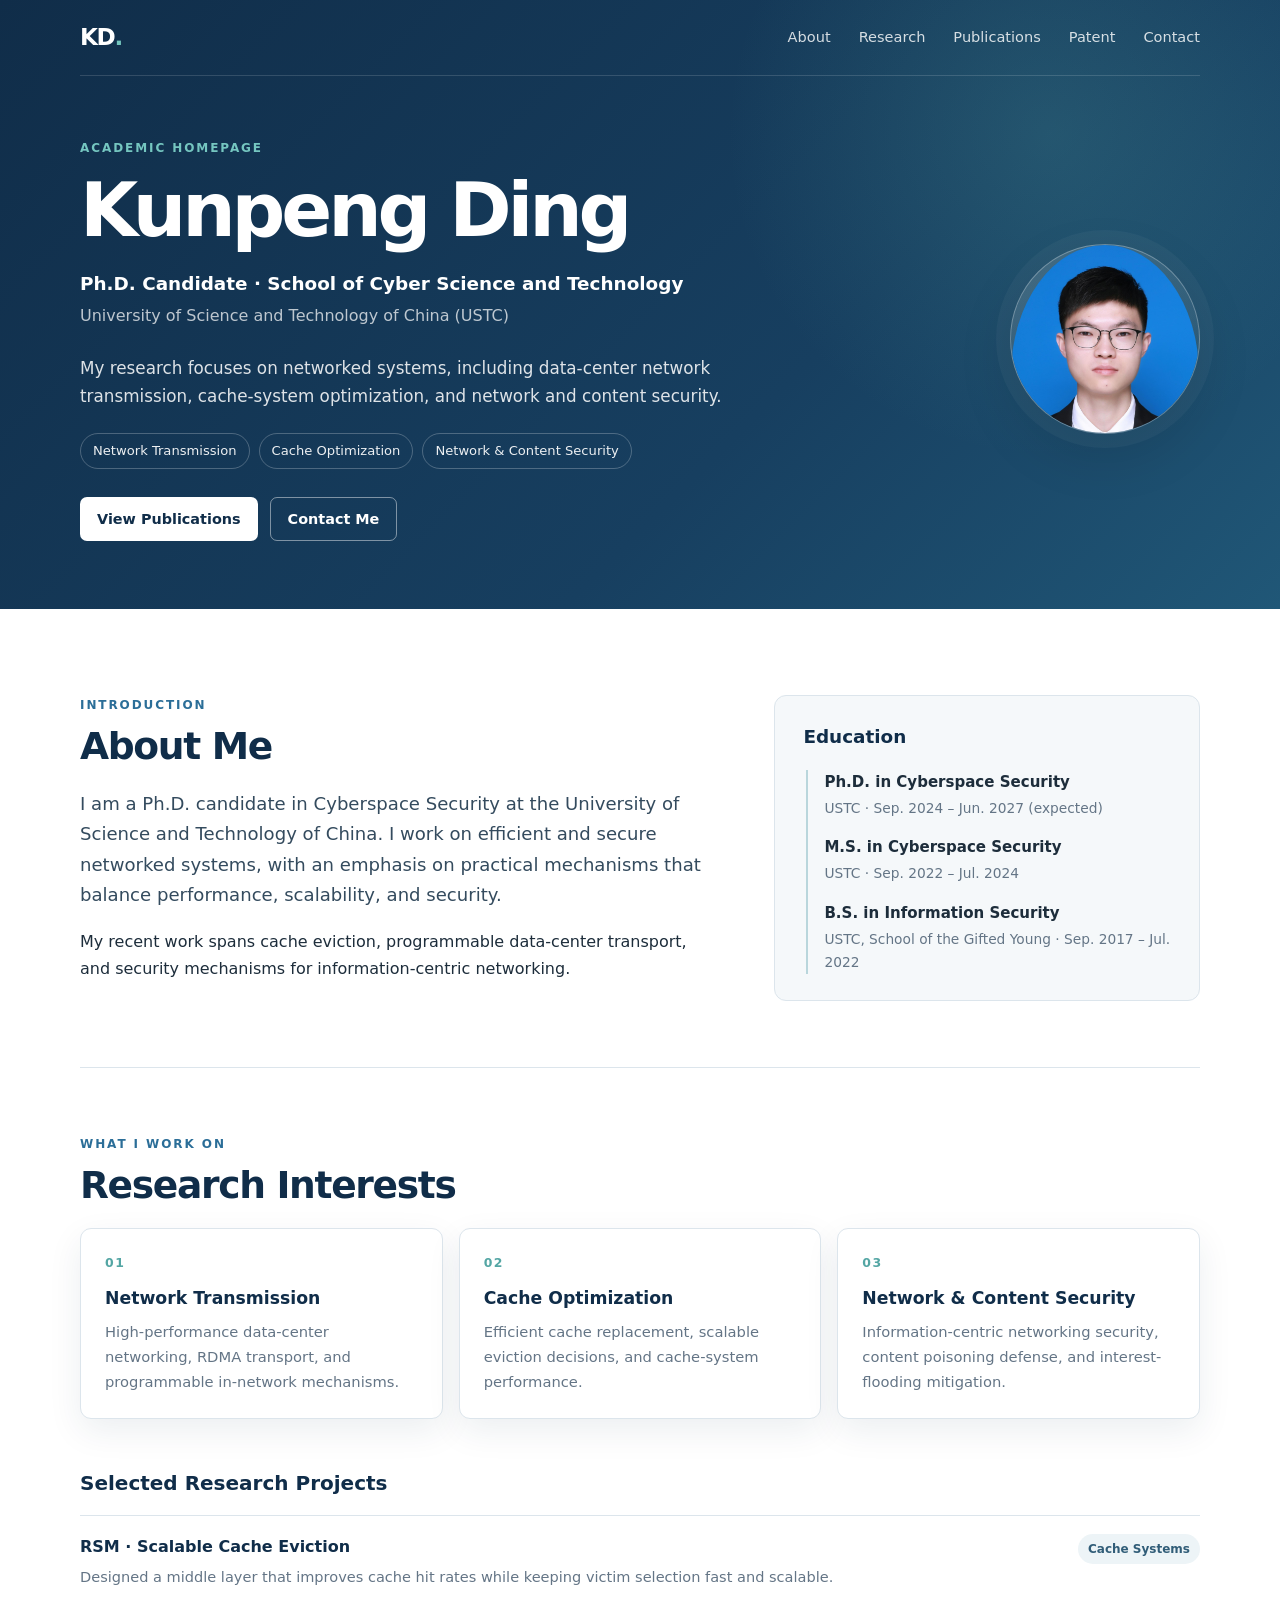
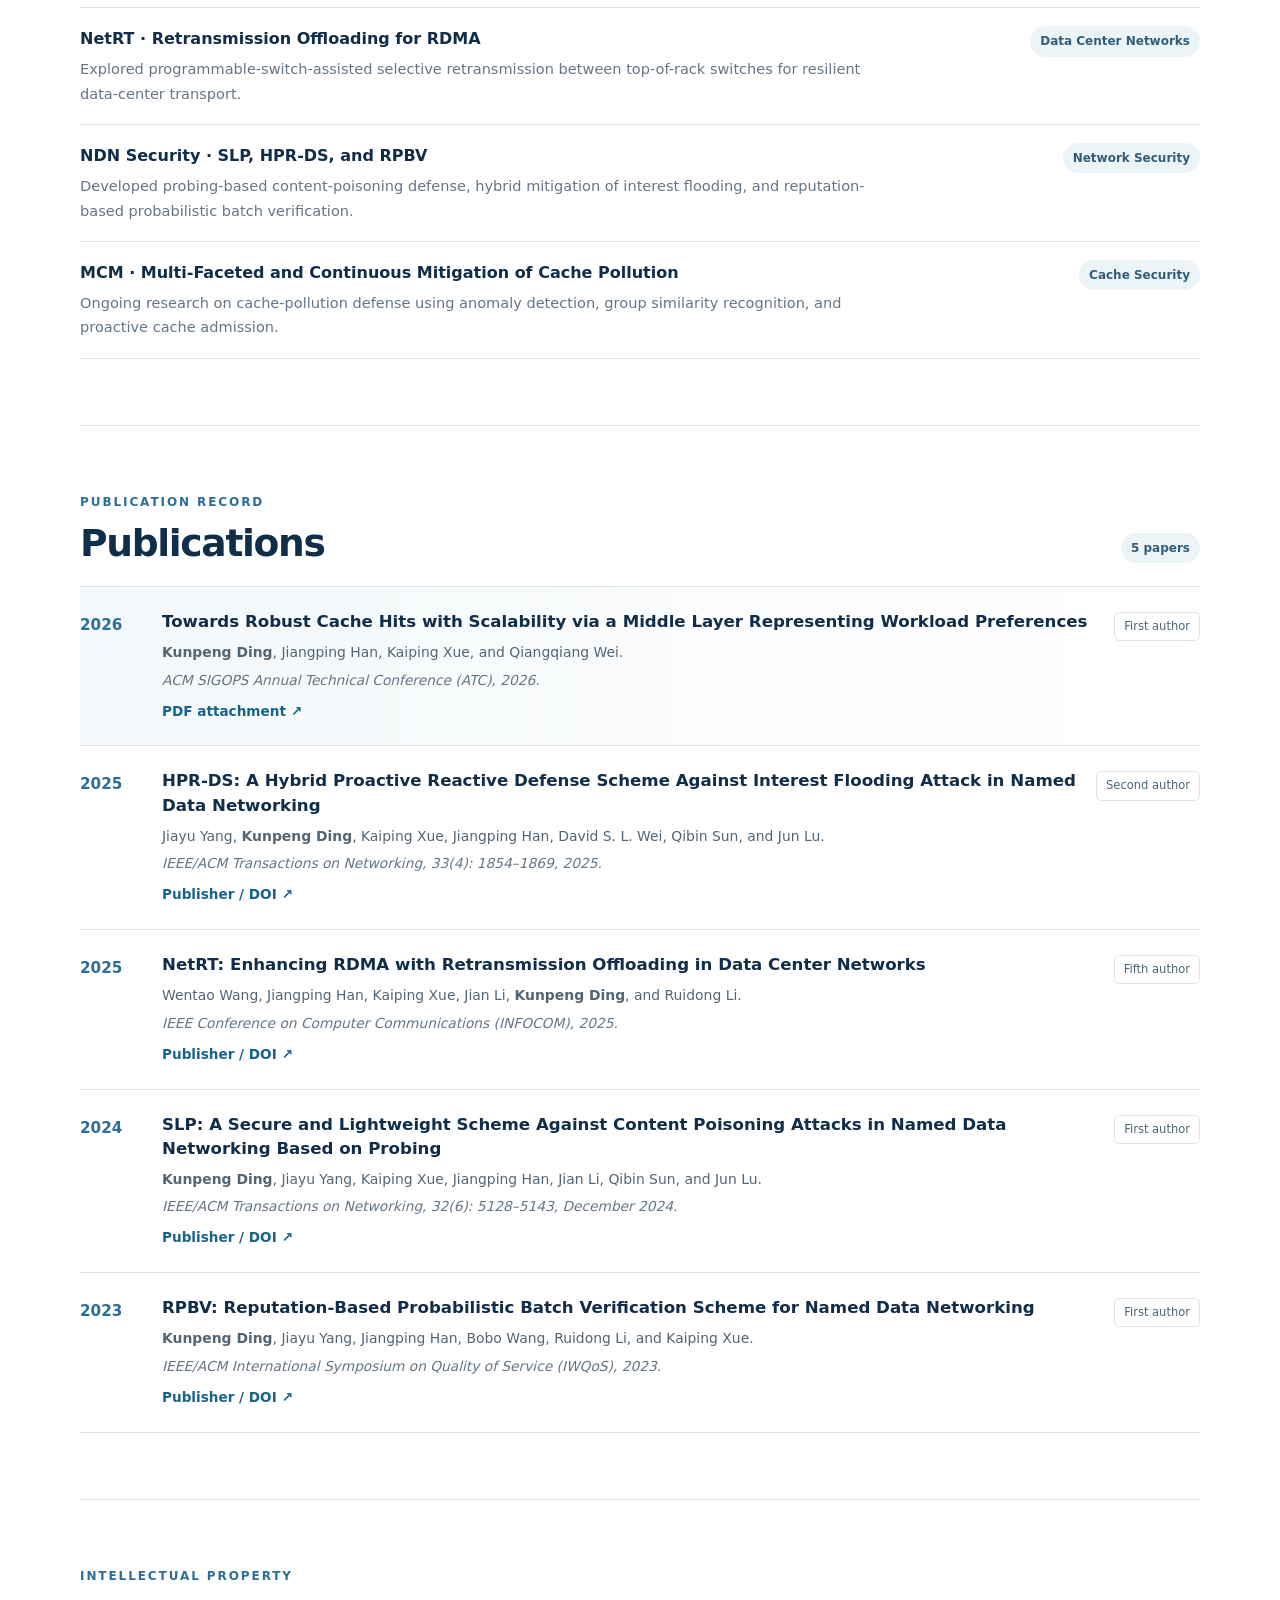
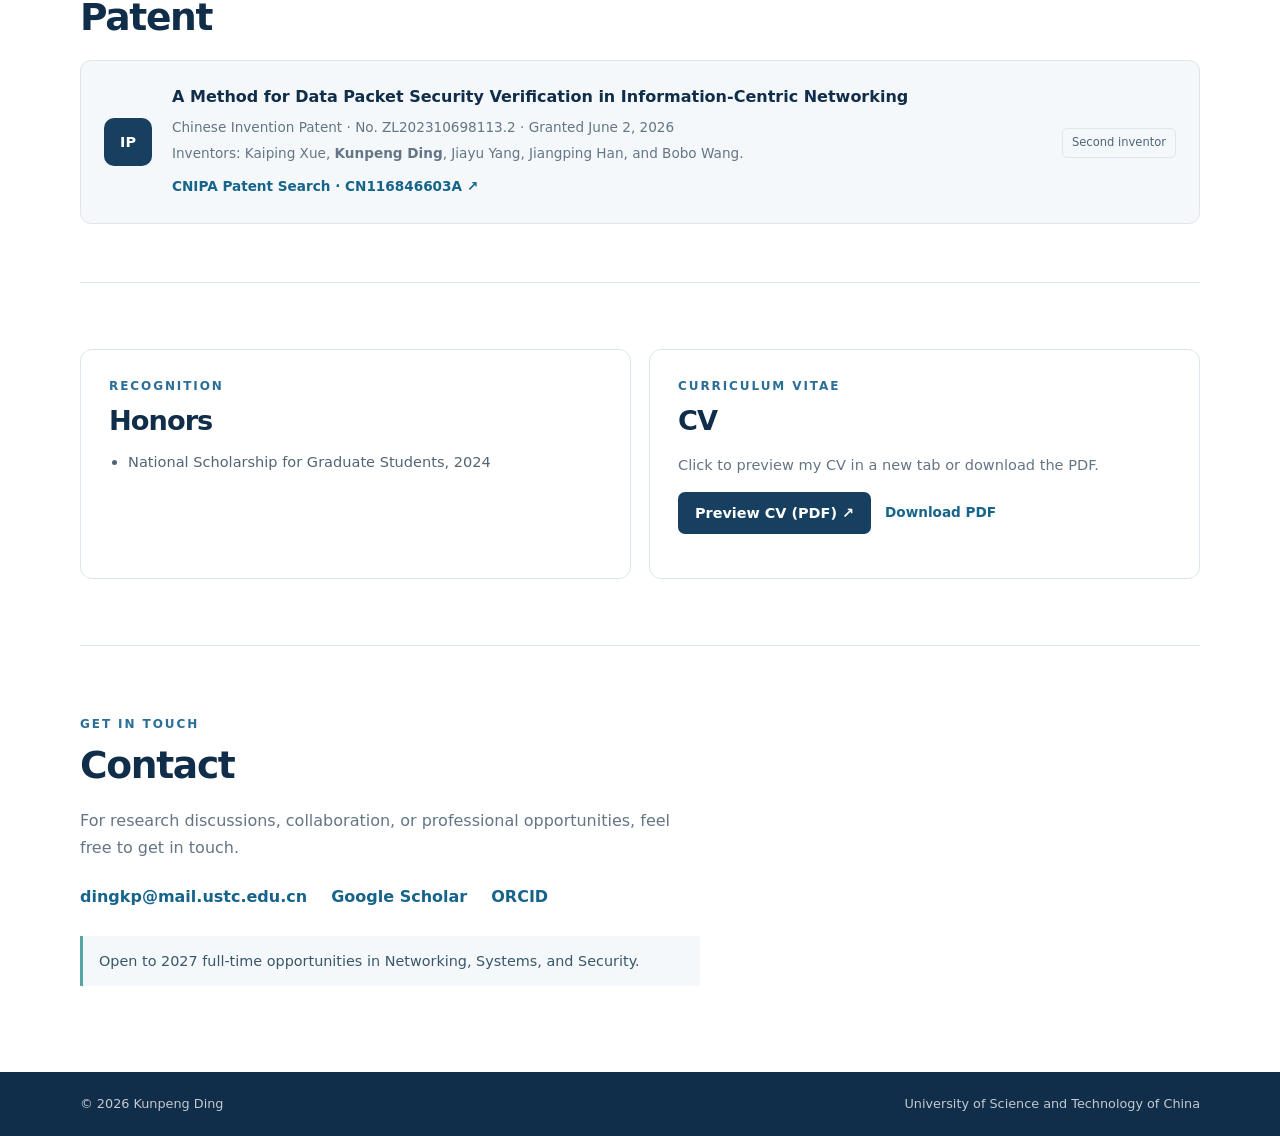
==== commit a114d6b6: "Open CV preview on click" ====
--- a/public/index.html
+++ b/public/index.html
@@ -228,7 +228,7 @@
       </article>
     </section>
 
-    <section class="section honors-section">
+    <section class="section bottom-grid">
       <div class="info-card honors-card">
         <p class="section-kicker">RECOGNITION</p>
         <h2>Honors</h2>
@@ -236,20 +236,14 @@
           <li>National Scholarship for Graduate Students, 2024</li>
         </ul>
       </div>
-    </section>
-
-    <section class="section cv-section" id="cv">
       <div class="info-card cv-card">
         <p class="section-kicker">CURRICULUM VITAE</p>
         <h2>CV</h2>
-        <p>Preview or download my current CV as a PDF.</p>
+        <p>Click to preview my CV in a new tab or download the PDF.</p>
         <div class="cv-actions">
-          <a class="button button-download" href="./cv.pdf" target="_blank" rel="noopener">Open CV in new tab ↗</a>
+          <a class="button button-download" href="./cv.pdf" target="_blank" rel="noopener">Preview CV (PDF) ↗</a>
           <a class="text-link" href="./cv.pdf" download>Download PDF</a>
         </div>
-        <iframe class="cv-preview" src="./cv.pdf#view=FitH" title="CV preview" loading="lazy">
-          This browser cannot display PDFs. <a href="./cv.pdf" target="_blank" rel="noopener">Open the CV PDF</a>.
-        </iframe>
       </div>
     </section>
 
--- a/public/style.css
+++ b/public/style.css
@@ -247,19 +247,8 @@
 .simple-list li + li { margin-top: 6px; }
 .cv-card > p:not(.section-kicker) { color: var(--muted); font-size: .91rem; }
 .cv-card .button { margin-top: 4px; }
-.honors-section { padding-bottom: 18px; }
-.cv-section { padding-top: 18px; }
 .cv-actions { display: flex; flex-wrap: wrap; align-items: center; gap: 14px; margin: 8px 0 18px; }
 .cv-actions .button { margin-top: 0; }
-.cv-preview {
-  display: block;
-  width: 100%;
-  height: min(80vh, 900px);
-  min-height: 620px;
-  border: 1px solid var(--line);
-  border-radius: 8px;
-  background: #eef2f5;
-}
 .small-note { margin-bottom: 0; font-size: .76rem !important; }
 .contact-section { padding: 68px 0 72px; }
 .contact-section > p:not(.section-kicker) { max-width: 620px; color: var(--muted); }
@@ -278,7 +267,7 @@
   .hero { min-height: auto; flex-direction: column-reverse; align-items: stretch; padding: 54px 0; }
   .hero-mark { flex: 0 0 132px; width: 132px; height: 132px; align-self: center; }
   .about-grid, .interest-grid, .bottom-grid { grid-template-columns: 1fr; }
-  .cv-preview { height: 72vh; min-height: 520px; }
+
   .about-grid { gap: 25px; }
   .section { padding: 48px 0; }
   .publication { grid-template-columns: 48px minmax(0, 1fr); gap: 12px; }
